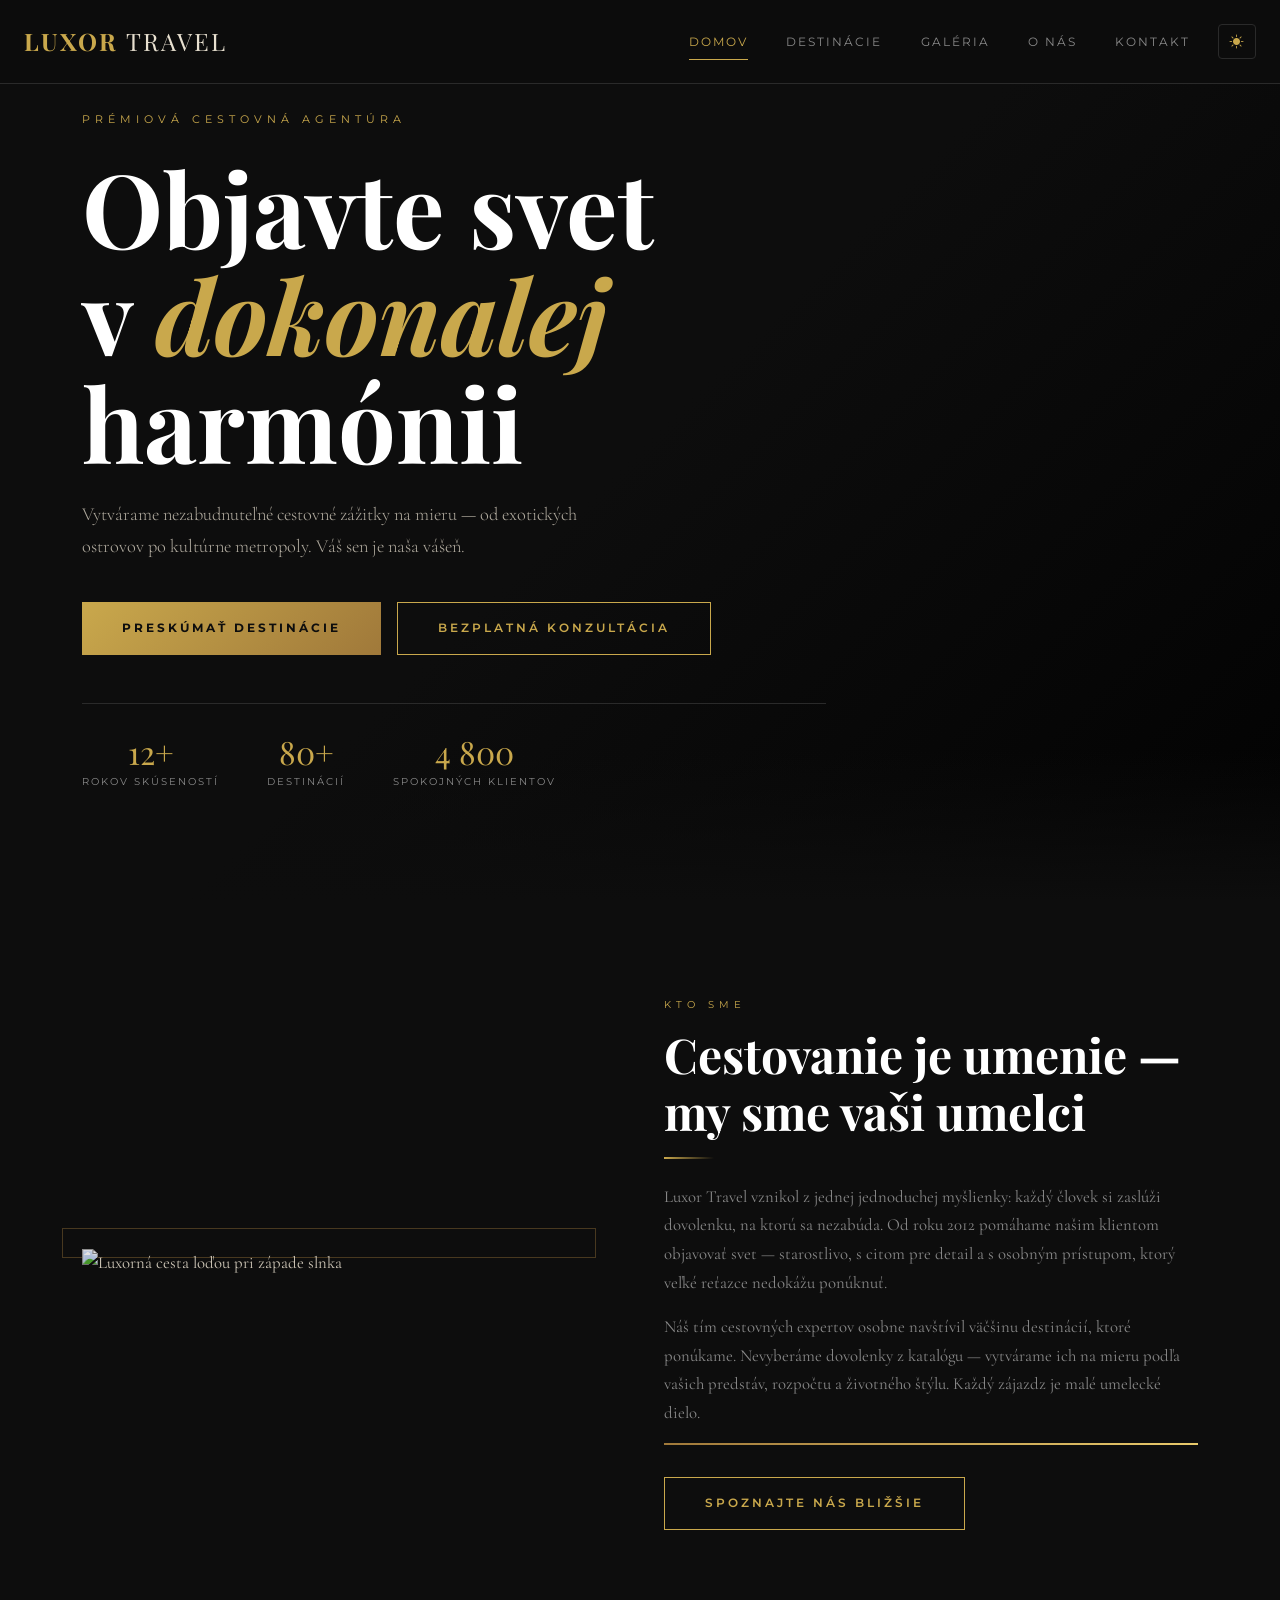
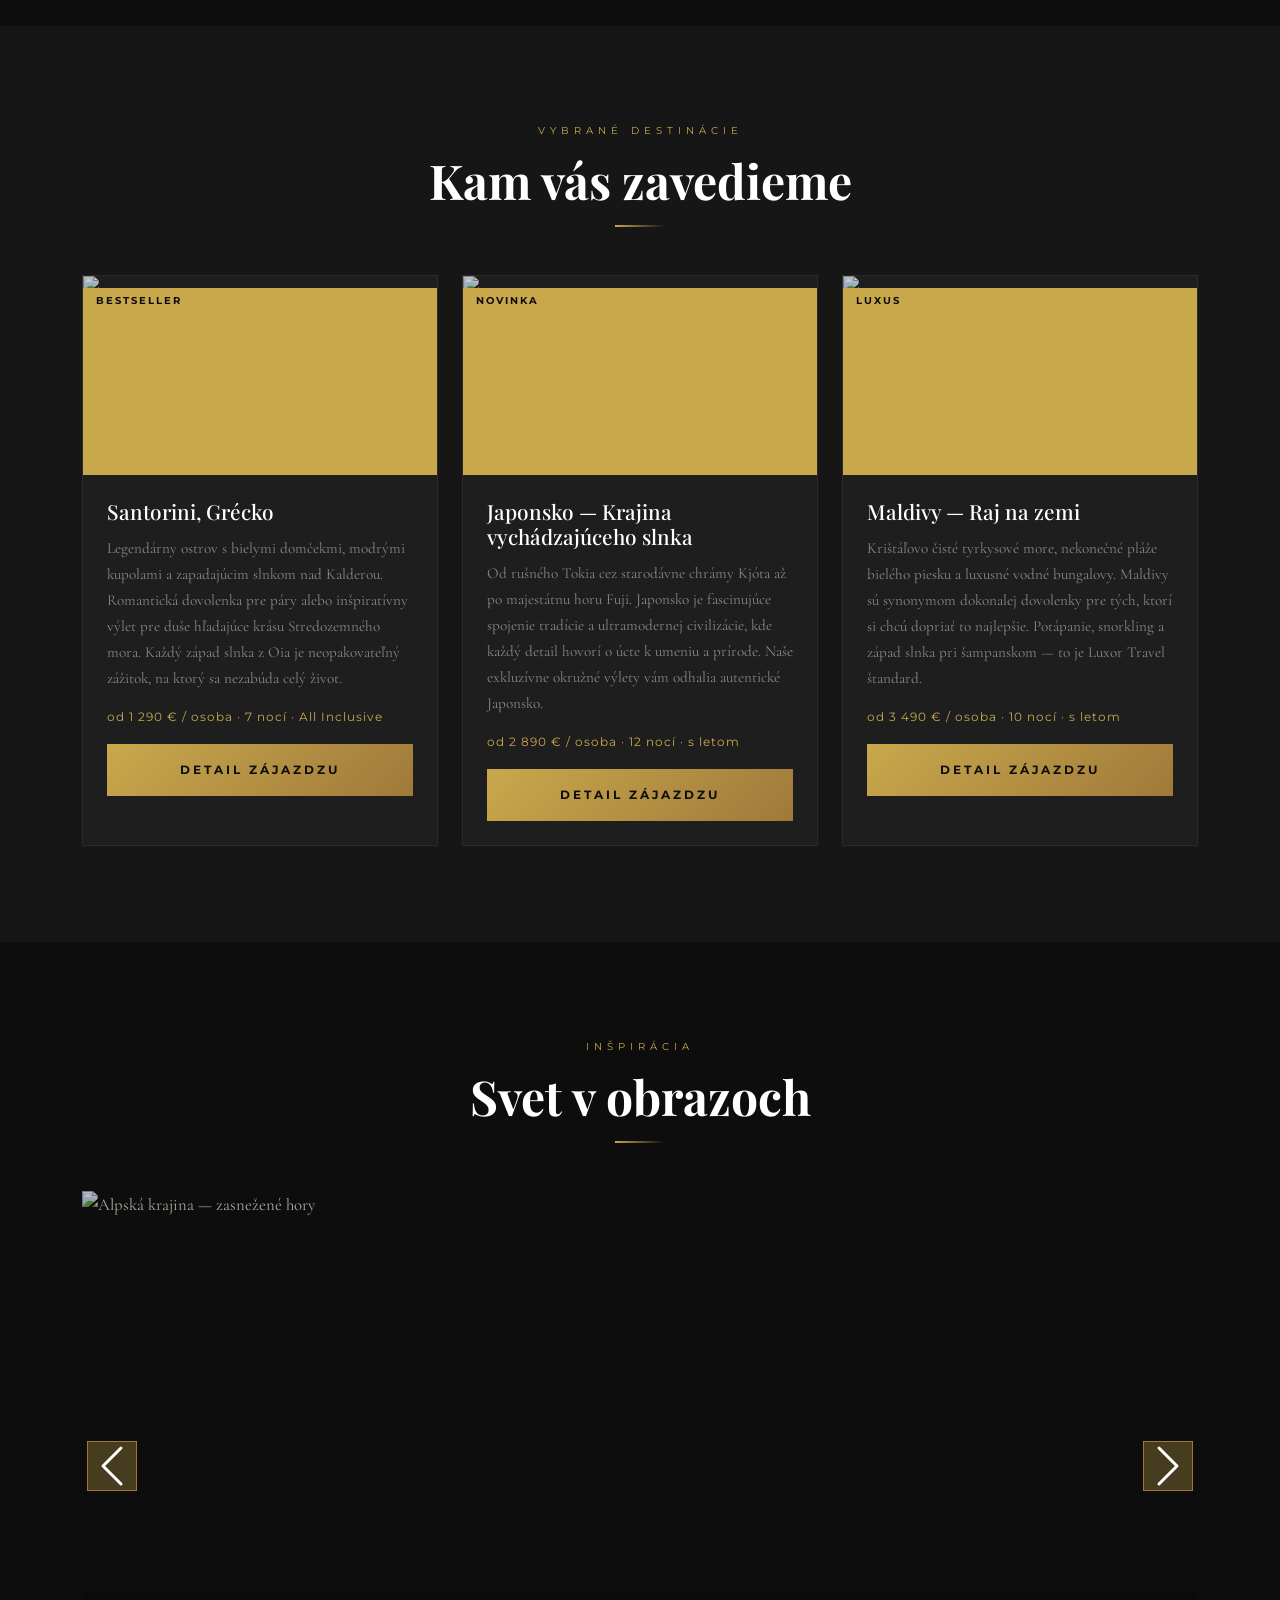
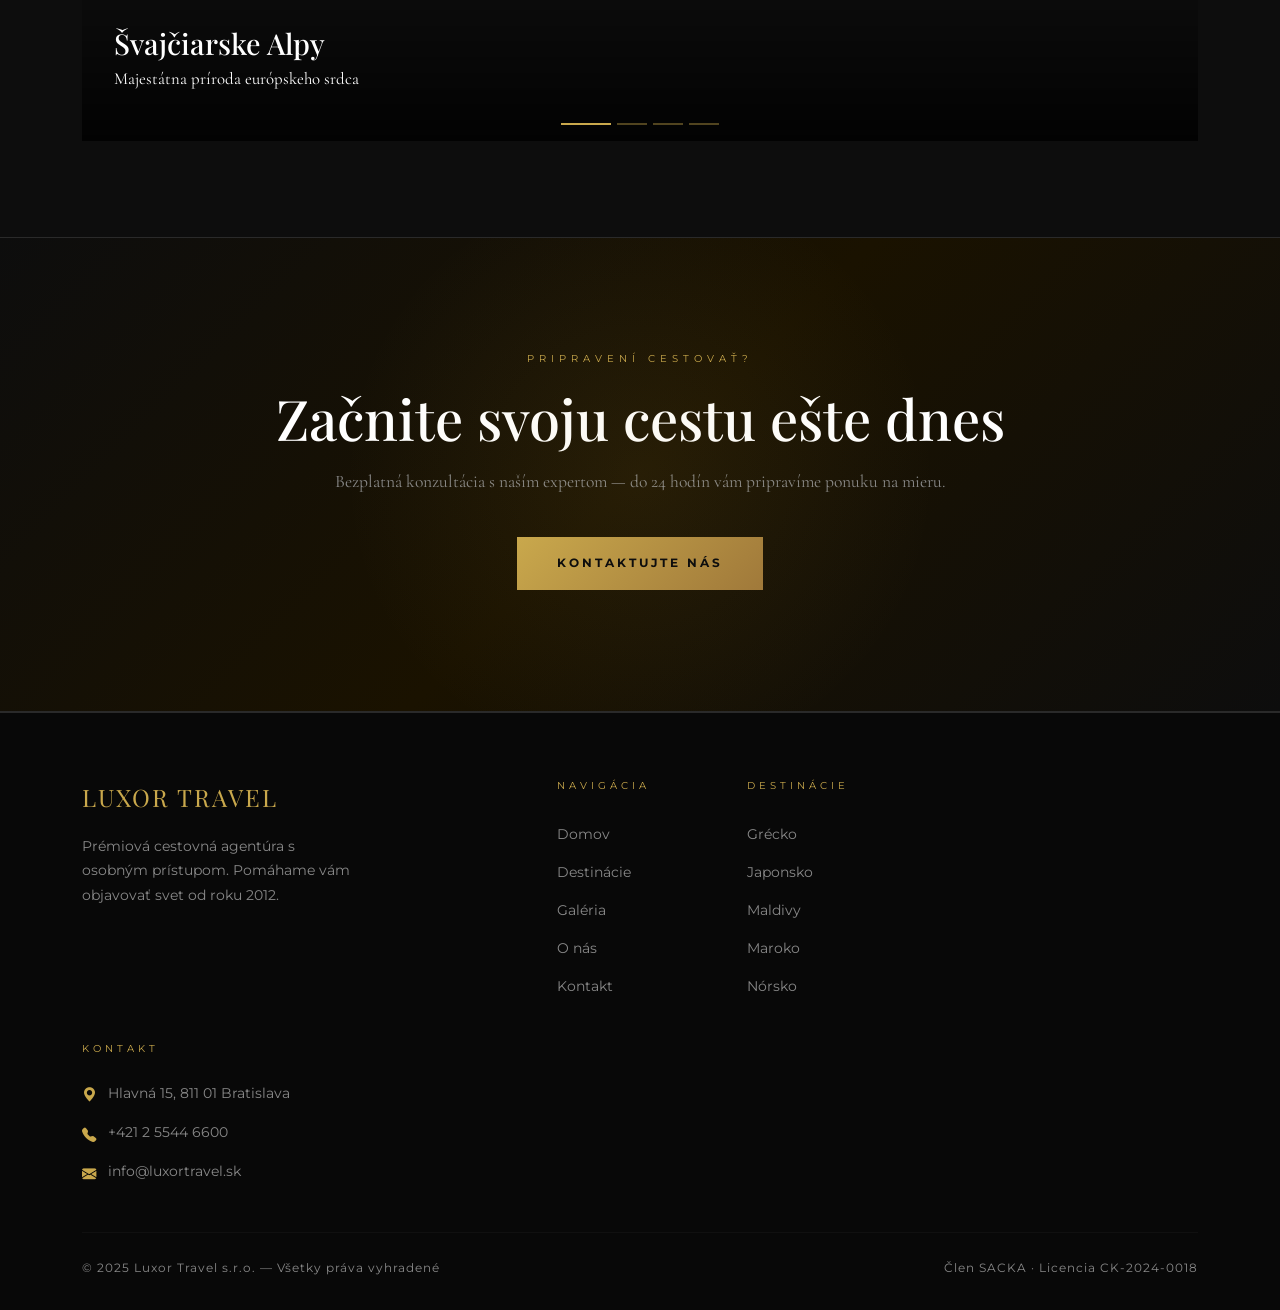
==== index.html @ 5f9c3da4 "New code for project(TI Oleksandr)" ====
<!DOCTYPE html>
<html lang="sk">
<head>
  <meta charset="UTF-8">
  <meta name="viewport" content="width=device-width, initial-scale=1.0">
  <meta name="description" content="Luxor Travel — prémiová cestovná agentúra. Objavte najkrajšie destinácie sveta s osobným prístupom a nezabudnuteľnými zážitkami.">
  <title>Luxor Travel — Prémiová Cestovná Agentúra</title>

  <!-- Bootstrap 5 CSS -->
  <link href="https://cdn.jsdelivr.net/npm/bootstrap@5.3.3/dist/css/bootstrap.min.css" rel="stylesheet">
  <!-- Bootstrap Icons -->
  <link href="https://cdn.jsdelivr.net/npm/bootstrap-icons@1.11.3/font/bootstrap-icons.css" rel="stylesheet">
  <!-- Google Fonts -->
  <link href="https://fonts.googleapis.com/css2?family=Playfair+Display:ital,wght@0,400;0,700;1,400&family=Cormorant+Garamond:wght@300;400;500&family=Montserrat:wght@300;400;600;700&display=swap" rel="stylesheet">
  <!-- Vlastný CSS -->
  <link rel="stylesheet" href="assets/css/style.css">
</head>
<body>

  <!-- ================================================
       NAVIGÁCIA
       ================================================ -->
  <nav class="navbar navbar-expand-lg fixed-top">
    <div class="container-fluid px-4">

      <a class="navbar-brand" href="index.html">
        LUXOR <span>TRAVEL</span>
      </a>

      <button class="navbar-toggler" type="button"
              data-bs-toggle="collapse" data-bs-target="#mainNav"
              aria-controls="mainNav" aria-expanded="false"
              aria-label="Otvoriť navigáciu">
        <span class="navbar-toggler-icon"></span>
      </button>

      <div class="collapse navbar-collapse" id="mainNav">
        <ul class="navbar-nav ms-auto align-items-center">
          <li class="nav-item">
            <a class="nav-link" href="index.html">Domov</a>
          </li>
          <li class="nav-item">
            <a class="nav-link" href="#destinácie">Destinácie</a>
          </li>
          <li class="nav-item">
            <a class="nav-link" href="#galéria">Galéria</a>
          </li>
          <li class="nav-item">
            <a class="nav-link" href="o-nas.html">O nás</a>
          </li>
          <li class="nav-item">
            <a class="nav-link" href="kontakt.html">Kontakt</a>
          </li>
          <li class="nav-item ms-2">
            <button id="dark-toggle" class="btn btn-sm">
              <i class="bi bi-sun-fill"></i>
            </button>
          </li>
        </ul>
      </div>

    </div>
  </nav>

  <main>

    <!-- ================================================
         HERO SEKCIA
         ================================================ -->
    <section id="domov" class="hero">
      <div class="container">
        <div class="hero-content col-lg-8">
          <span class="hero-eyebrow fade-in fade-in-1">Prémiová cestovná agentúra</span>
          <h1 class="fade-in fade-in-2">
            Objavte svet<br>v <em>dokonalej</em><br>harmónii
          </h1>
          <p class="hero-subtitle fade-in fade-in-3">
            Vytvárame nezabudnuteľné cestovné zážitky na mieru — od exotických ostrovov po kultúrne metropoly. Váš sen je naša vášeň.
          </p>
          <div class="d-flex gap-3 flex-wrap fade-in fade-in-4">
            <a href="#destinácie" class="btn-gold btn-pulse">
              <span>Preskúmať destinácie</span>
            </a>
            <a href="kontakt.html" class="btn-outline-gold">
              Bezplatná konzultácia
            </a>
          </div>

          <div class="hero-stats fade-in fade-in-4">
            <div class="stat-item">
              <span class="stat-number">12+</span>
              <span class="stat-label">Rokov skúseností</span>
            </div>
            <div class="stat-item">
              <span class="stat-number">80+</span>
              <span class="stat-label">Destinácií</span>
            </div>
            <div class="stat-item">
              <span class="stat-number">4 800</span>
              <span class="stat-label">Spokojných klientov</span>
            </div>
          </div>
        </div>
      </div>
    </section>

    <!-- ================================================
         O AGENTÚRE
         ================================================ -->
    <section id="o-agentúre" class="about-section">
      <div class="container">
        <div class="row align-items-center g-5">

          <div class="col-12 col-md-6">
            <div class="about-img-wrap">
              <img src="https://images.unsplash.com/photo-1500530855697-b586d89ba3ee?w=800&q=80"
                   alt="Luxorná cesta loďou pri západe slnka">
            </div>
          </div>

          <div class="col-12 col-md-6">
            <span class="section-label">Kto sme</span>
            <h2 class="section-title">Cestovanie je umenie — my sme vaši umelci</h2>
            <div class="section-divider"></div>

            <p style="color: var(--text-muted);">
              Luxor Travel vznikol z jednej jednoduchej myšlienky: každý človek si zaslúži dovolenku, na ktorú sa nezabúda. Od roku 2012 pomáhame našim klientom objavovať svet — starostlivo, s citom pre detail a s osobným prístupom, ktorý veľké reťazce nedokážu ponúknuť.
            </p>
            <p style="color: var(--text-muted);">
              Náš tím cestovných expertov osobne navštívil väčšinu destinácií, ktoré ponúkame. Nevyberáme dovolenky z katalógu — vytvárame ich na mieru podľa vašich predstáv, rozpočtu a životného štýlu. Každý zájazdz je malé umelecké dielo.
            </p>

            <div class="gold-shimmer"></div>

            <a href="o-nas.html" class="btn-outline-gold">Spoznajte nás bližšie</a>
          </div>

        </div>
      </div>
    </section>

    <!-- ================================================
         DESTINÁCIE — KARTY
         ================================================ -->
    <section id="destinácie" class="destinations-section">
      <div class="container">

        <div class="text-center mb-5">
          <span class="section-label">Vybrané destinácie</span>
          <h2 class="section-title">Kam vás zavedieme</h2>
          <div class="section-divider mx-auto"></div>
        </div>

        <div class="row g-4">

          <!-- Karta 1 — Grécko -->
          <div class="col-12 col-md-6 col-lg-4">
            <div class="dest-card card">
              <div class="ratio ratio-16x9 position-relative overflow-hidden">
                <span class="card-badge">Bestseller</span>
                <img src="https://images.unsplash.com/photo-1570077188670-e3a8d69ac5ff?w=700&q=80"
                     alt="Santorini, Grécko — biele domy s modrými kupolami">
              </div>
              <div class="card-body">
                <h3 class="card-title">Santorini, Grécko</h3>
                <p class="card-text">
                  Legendárny ostrov s bielymi domčekmi, modrými kupolami a zapadajúcim slnkom nad Kalderou. Romantická dovolenka pre páry alebo inšpiratívny výlet pre duše hľadajúce krásu Stredozemného mora.
                  Každý západ slnka z Oia je neopakovateľný zážitok, na ktorý sa nezabúda celý život.
                </p>
                <span class="dest-price">od 1 290 € / osoba · 7 nocí · All Inclusive</span>
                <button class="btn-gold mt-3 w-100"
                        data-bs-toggle="modal" data-bs-target="#destModal"
                        data-dest="Santorini, Grécko"
                        data-cena="od 1 290 € / osoba"
                        data-popis="Santorini je jedným z najkrajších ostrovov na svete. Ponúkame ubytovanie v prémiových hoteloch s výhľadom na Kaldera, degustačné večere, plavbu loďou okolo ostrova a súkromný transfer z letiska."
                        data-img="https://images.unsplash.com/photo-1570077188670-e3a8d69ac5ff?w=800&q=80">
                  <span>Detail zájazdzu</span>
                </button>
              </div>
            </div>
          </div>

          <!-- Karta 2 — Japonsko -->
          <div class="col-12 col-md-6 col-lg-4">
            <div class="dest-card card">
              <div class="ratio ratio-16x9 position-relative overflow-hidden">
                <span class="card-badge">Novinka</span>
                <img src="https://images.unsplash.com/photo-1492571350019-22de08371fd3?w=700&q=80"
                     alt="Mount Fuji, Japonsko — tradičná japonská kultúra">
              </div>
              <div class="card-body">
                <h3 class="card-title">Japonsko — Krajina vychádzajúceho slnka</h3>
                <p class="card-text">
                  Od rušného Tokia cez starodávne chrámy Kjóta až po majestátnu horu Fuji. Japonsko je fascinujúce spojenie tradície a ultramodernej civilizácie, kde každý detail hovorí o úcte k umeniu a prírode.
                  Naše exkluzívne okružné výlety vám odhalia autentické Japonsko.
                </p>
                <span class="dest-price">od 2 890 € / osoba · 12 nocí · s letom</span>
                <button class="btn-gold mt-3 w-100"
                        data-bs-toggle="modal" data-bs-target="#destModal"
                        data-dest="Japonsko"
                        data-cena="od 2 890 € / osoba"
                        data-popis="12-dňový okružný výlet: Tokio, Hakone (výhľad na Fuji), Kjóto, Osaka, Nara. Zahrnuté sú lety, ubytovanie v tradičných ryokan aj moderných hoteloch, JR Rail Pass a sprievodca."
                        data-img="https://images.unsplash.com/photo-1492571350019-22de08371fd3?w=800&q=80">
                  <span>Detail zájazdzu</span>
                </button>
              </div>
            </div>
          </div>

          <!-- Karta 3 — Maldivy -->
          <div class="col-12 col-md-6 col-lg-4">
            <div class="dest-card card">
              <div class="ratio ratio-16x9 position-relative overflow-hidden">
                <span class="card-badge">Luxus</span>
                <img src="https://images.unsplash.com/photo-1514282401047-d79a71a590e8?w=700&q=80"
                     alt="Maldivy — tyrkysové more a bungalovy nad vodou">
              </div>
              <div class="card-body">
                <h3 class="card-title">Maldivy — Raj na zemi</h3>
                <p class="card-text">
                  Krištáľovo čisté tyrkysové more, nekonečné pláže bielého piesku a luxusné vodné bungalovy. Maldivy sú synonymom dokonalej dovolenky pre tých, ktorí si chcú dopriať to najlepšie.
                  Potápanie, snorkling a západ slnka pri šampanskom — to je Luxor Travel štandard.
                </p>
                <span class="dest-price">od 3 490 € / osoba · 10 nocí · s letom</span>
                <button class="btn-gold mt-3 w-100"
                        data-bs-toggle="modal" data-bs-target="#destModal"
                        data-dest="Maldivy"
                        data-cena="od 3 490 € / osoba"
                        data-popis="Exkluzívny pobyt na súkromnom ostrove s vodným bungalovom. V cene sú zahrnuté lety Business class, transfer hydroplán, full board a vybrané vodné aktivity."
                        data-img="https://images.unsplash.com/photo-1514282401047-d79a71a590e8?w=800&q=80">
                  <span>Detail zájazdzu</span>
                </button>
              </div>
            </div>
          </div>

        </div><!-- /.row -->
      </div>
    </section>

    <!-- ================================================
         MODAL — Detail destinácie
         ================================================ -->
    <div class="modal fade" id="destModal" tabindex="-1" aria-labelledby="destModalLabel" aria-hidden="true">
      <div class="modal-dialog modal-lg">
        <div class="modal-content">
          <div class="modal-header">
            <h5 class="modal-title" id="destModalLabel">Destinácia</h5>
            <button type="button" class="btn-close" data-bs-dismiss="modal" aria-label="Zatvoriť"></button>
          </div>
          <div class="modal-body">
            <img id="modal-img" src="" alt="" class="w-100 mb-3"
                 style="height:280px; object-fit:cover; filter:brightness(0.85);">
            <p class="text-gold fw-bold mb-1" style="font-family:'Montserrat',sans-serif; font-size:0.85rem; letter-spacing:1px;" id="modal-cena"></p>
            <p id="modal-popis" style="color:var(--text-muted);"></p>
          </div>
          <div class="modal-footer">
            <button type="button" class="btn-outline-gold" data-bs-dismiss="modal">Zatvoriť</button>
            <a href="kontakt.html" class="btn-gold"><span>Nezáväzná rezervácia</span></a>
          </div>
        </div>
      </div>
    </div>

    <!-- ================================================
         GALÉRIA — CAROUSEL
         ================================================ -->
    <section id="galéria" class="gallery-section">
      <div class="container">

        <div class="text-center mb-5">
          <span class="section-label">Inšpirácia</span>
          <h2 class="section-title">Svet v obrazoch</h2>
          <div class="section-divider mx-auto"></div>
        </div>

        <div id="mainCarousel" class="carousel slide" data-bs-ride="carousel" data-bs-interval="4000">

          <!-- Indikátory -->
          <div class="carousel-indicators">
            <button type="button" data-bs-target="#mainCarousel" data-bs-slide-to="0" class="active" aria-label="Slide 1" aria-current="true"></button>
            <button type="button" data-bs-target="#mainCarousel" data-bs-slide-to="1" aria-label="Slide 2"></button>
            <button type="button" data-bs-target="#mainCarousel" data-bs-slide-to="2" aria-label="Slide 3"></button>
            <button type="button" data-bs-target="#mainCarousel" data-bs-slide-to="3" aria-label="Slide 4"></button>
          </div>

          <!-- Obrázky -->
          <div class="carousel-inner">
            <div class="carousel-item active">
              <img src="https://images.unsplash.com/photo-1506905925346-21bda4d32df4?w=1400&q=80"
                   class="d-block w-100" alt="Alpská krajina — zasnežené hory">
              <div class="carousel-caption">
                <h5>Švajčiarske Alpy</h5>
                <p>Majestátna príroda európskeho srdca</p>
              </div>
            </div>
            <div class="carousel-item">
              <img src="https://images.unsplash.com/photo-1539541417736-3d44c90da315?w=1400&q=80"
                   class="d-block w-100" alt="Tropická pláž pri západe slnka">
              <div class="carousel-caption">
                <h5>Thajsko, Krabi</h5>
                <p>Exotické pláže a farebný podmorský svet</p>
              </div>
            </div>
            <div class="carousel-item">
              <img src="https://images.unsplash.com/photo-1555400038-63f5ba517a47?w=1400&q=80"
                   class="d-block w-100" alt="Maroko — farebné ulice a architektúra">
              <div class="carousel-caption">
                <h5>Marrakéš, Maroko</h5>
                <p>Orient plný farieb, vôní a histórie</p>
              </div>
            </div>
            <div class="carousel-item">
              <img src="https://images.unsplash.com/photo-1476514525535-07fb3b4ae5f1?w=1400&q=80"
                   class="d-block w-100" alt="Cestovanie — dobrodružstvo na ceste">
              <div class="carousel-caption">
                <h5>Nórske fjordy</h5>
                <p>Dramatická krása severskej prírody</p>
              </div>
            </div>
          </div>

          <!-- Šípky -->
          <button class="carousel-control-prev" type="button" data-bs-target="#mainCarousel" data-bs-slide="prev">
            <span class="carousel-control-prev-icon" aria-hidden="true"></span>
            <span class="visually-hidden">Predchádzajúci</span>
          </button>
          <button class="carousel-control-next" type="button" data-bs-target="#mainCarousel" data-bs-slide="next">
            <span class="carousel-control-next-icon" aria-hidden="true"></span>
            <span class="visually-hidden">Nasledujúci</span>
          </button>

        </div><!-- /.carousel -->
      </div>
    </section>

    <!-- ================================================
         CALL TO ACTION
         ================================================ -->
    <section id="kontakt-cta" class="cta-section text-center">
      <div class="container">
        <span class="section-label d-block mb-3">Pripravení cestovať?</span>
        <h2>Začnite svoju cestu ešte dnes</h2>
        <p>Bezplatná konzultácia s naším expertom — do 24 hodín vám pripravíme ponuku na mieru.</p>
        <a href="kontakt.html" class="btn-gold">
          <span>Kontaktujte nás</span>
        </a>
      </div>
    </section>

  </main>

  <!-- ================================================
       FOOTER
       ================================================ -->
  <footer>
    <div class="container">
      <div class="row g-4">

        <div class="col-12 col-md-4">
          <span class="footer-brand">Luxor Travel</span>
          <p class="footer-desc">
            Prémiová cestovná agentúra s osobným prístupom. Pomáhame vám objavovať svet od roku 2012.
          </p>
        </div>

        <div class="col-12 col-md-2 col-lg-2 offset-lg-1">
          <p class="footer-heading">Navigácia</p>
          <ul class="footer-links">
            <li><a href="index.html">Domov</a></li>
            <li><a href="#destinácie">Destinácie</a></li>
            <li><a href="#galéria">Galéria</a></li>
            <li><a href="o-nas.html">O nás</a></li>
            <li><a href="kontakt.html">Kontakt</a></li>
          </ul>
        </div>

        <div class="col-12 col-md-3">
          <p class="footer-heading">Destinácie</p>
          <ul class="footer-links">
            <li><a href="#">Grécko</a></li>
            <li><a href="#">Japonsko</a></li>
            <li><a href="#">Maldivy</a></li>
            <li><a href="#">Maroko</a></li>
            <li><a href="#">Nórsko</a></li>
          </ul>
        </div>

        <div class="col-12 col-md-3">
          <p class="footer-heading">Kontakt</p>
          <div class="footer-contact-item">
            <i class="bi bi-geo-alt-fill"></i>
            <span>Hlavná 15, 811 01 Bratislava</span>
          </div>
          <div class="footer-contact-item">
            <i class="bi bi-telephone-fill"></i>
            <span>+421 2 5544 6600</span>
          </div>
          <div class="footer-contact-item">
            <i class="bi bi-envelope-fill"></i>
            <span>info@luxortravel.sk</span>
          </div>
        </div>

      </div><!-- /.row -->

      <hr class="footer-divider">

      <div class="d-flex justify-content-between align-items-center flex-wrap gap-2">
        <p class="footer-copyright mb-0">
          &copy; 2025 Luxor Travel s.r.o. — Všetky práva vyhradené
        </p>
        <p class="footer-copyright mb-0">
          Člen SACKA · Licencia CK-2024-0018
        </p>
      </div>

    </div>
  </footer>

  <!-- Bootstrap JS -->
  <script src="https://cdn.jsdelivr.net/npm/bootstrap@5.3.3/dist/js/bootstrap.bundle.min.js"></script>
  <!-- Vlastný JS -->
  <script src="assets/js/script.js"></script>
</body>
</html>
---- assets/css/style.css ----
/* ===================================================
   LUXOR TRAVEL — Hlavný CSS súbor
   Téma: Tmavá / Elegantná
   =================================================== */

/* --- CSS Premenné (farebná schéma) --- */
:root {
  --bs-primary: #c9a84c;
  --bs-primary-rgb: 201, 168, 76;

  --gold:        #c9a84c;
  --gold-light:  #e8c96b;
  --gold-dark:   #a0793a;
  --dark-bg:     #0d0d0d;
  --dark-card:   #161616;
  --dark-card2:  #1e1e1e;
  --dark-border: #2a2a2a;
  --text-main:   #e8e0d0;
  --text-muted:  #888;
  --white:       #ffffff;
}

/* --- Základné štýly --- */
* {
  box-sizing: border-box;
  margin: 0;
  padding: 0;
}

html {
  scroll-behavior: smooth;
}

body {
  background-color: var(--dark-bg);
  color: var(--text-main);
  font-family: 'Cormorant Garamond', 'Georgia', serif;
  font-size: 1.05rem;
  line-height: 1.7;
  overflow-x: hidden;
}

/* --- Vlastná scrollbar --- */
::-webkit-scrollbar { width: 6px; }
::-webkit-scrollbar-track { background: var(--dark-bg); }
::-webkit-scrollbar-thumb { background: var(--gold-dark); border-radius: 3px; }

/* ===================================================
   NAVIGÁCIA
   =================================================== */
.navbar {
  background: rgba(13, 13, 13, 0.95) !important;
  border-bottom: 1px solid var(--dark-border);
  backdrop-filter: blur(12px);
  padding: 1rem 0;
  transition: all 0.3s ease;
}

body.dark-off .navbar {
  background: rgba(245, 240, 232, 0.95) !important;
}

.navbar-brand {
  font-family: 'Playfair Display', serif;
  font-size: 1.5rem;
  font-weight: 700;
  color: var(--gold) !important;
  letter-spacing: 2px;
  text-transform: uppercase;
}

.navbar-brand span {
  color: var(--text-main);
  font-weight: 300;
}

.nav-link {
  color: var(--text-muted) !important;
  font-family: 'Montserrat', sans-serif;
  font-size: 0.78rem;
  letter-spacing: 2px;
  text-transform: uppercase;
  padding: 0.5rem 1.2rem !important;
  transition: color 0.3s ease;
  position: relative;
}

.nav-link::after {
  content: '';
  position: absolute;
  bottom: 0;
  left: 1.2rem;
  right: 1.2rem;
  height: 1px;
  background: var(--gold);
  transform: scaleX(0);
  transition: transform 0.3s ease;
}

.nav-link:hover,
.nav-link.active {
  color: var(--gold) !important;
}

.nav-link:hover::after,
.nav-link.active::after {
  transform: scaleX(1);
}

.navbar-toggler {
  border-color: var(--gold-dark) !important;
}

.navbar-toggler-icon {
  background-image: url("data:image/svg+xml,%3csvg xmlns='http://www.w3.org/2000/svg' viewBox='0 0 30 30'%3e%3cpath stroke='rgba(201,168,76,1)' stroke-linecap='round' stroke-miterlimit='10' stroke-width='2' d='M4 7h22M4 15h22M4 23h22'/%3e%3c/svg%3e") !important;
}

#dark-toggle {
  background: transparent !important;
  border: 1px solid var(--dark-border) !important;
  color: var(--gold) !important;
  padding: 0.4rem 0.7rem !important;
  transition: all 0.3s ease;
}

/* ===================================================
   HERO SEKCIA
   =================================================== */
.hero {
  min-height: 100vh;
  background: linear-gradient(135deg, rgba(13,13,13,0.85) 0%, rgba(13,13,13,0.6) 50%, rgba(0,0,0,0.85) 100%),
              url('https://images.unsplash.com/photo-1469854523086-cc02fe5d8800?w=1600&q=80') center/cover no-repeat;
  display: flex;
  align-items: center;
  position: relative;
  overflow: hidden;
}

.hero::before {
  content: '';
  position: absolute;
  bottom: 0;
  left: 0;
  right: 0;
  height: 150px;
  background: linear-gradient(to top, var(--dark-bg), transparent);
  z-index: 1;
}

.hero-content {
  position: relative;
  z-index: 2;
}

.hero-eyebrow {
  font-family: 'Montserrat', sans-serif;
  font-size: 0.7rem;
  letter-spacing: 5px;
  text-transform: uppercase;
  color: var(--gold);
  margin-bottom: 1.5rem;
  display: block;
}

.hero h1 {
  font-family: 'Playfair Display', serif;
  font-size: clamp(3rem, 8vw, 6.5rem);
  font-weight: 700;
  line-height: 1.05;
  color: var(--white);
  margin-bottom: 1.5rem;
}

.hero h1 em {
  color: var(--gold);
  font-style: italic;
}

.hero-subtitle {
  font-size: 1.15rem;
  color: rgba(232, 224, 208, 0.75);
  max-width: 500px;
  margin-bottom: 2.5rem;
  font-weight: 300;
}

.btn-gold {
  background: linear-gradient(135deg, var(--gold), var(--gold-dark));
  color: var(--dark-bg);
  font-family: 'Montserrat', sans-serif;
  font-size: 0.75rem;
  font-weight: 700;
  letter-spacing: 3px;
  text-transform: uppercase;
  padding: 1rem 2.5rem;
  border: none;
  border-radius: 0;
  text-decoration: none;
  display: inline-block;
  transition: all 0.35s ease;
  position: relative;
  overflow: hidden;
}

.btn-gold::before {
  content: '';
  position: absolute;
  top: 0; left: -100%;
  width: 100%; height: 100%;
  background: linear-gradient(135deg, var(--gold-light), var(--gold));
  transition: left 0.35s ease;
}

.btn-gold:hover::before { left: 0; }
.btn-gold span { position: relative; z-index: 1; }

.btn-outline-gold {
  background: transparent;
  color: var(--gold);
  font-family: 'Montserrat', sans-serif;
  font-size: 0.75rem;
  font-weight: 600;
  letter-spacing: 3px;
  text-transform: uppercase;
  padding: 0.95rem 2.5rem;
  border: 1px solid var(--gold);
  border-radius: 0;
  text-decoration: none;
  display: inline-block;
  transition: all 0.35s ease;
}

.btn-outline-gold:hover {
  background: var(--gold);
  color: var(--dark-bg);
}

/* Hero stats */
.hero-stats {
  display: flex;
  gap: 3rem;
  margin-top: 3rem;
  padding-top: 2rem;
  border-top: 1px solid var(--dark-border);
}

.stat-item {
  text-align: center;
}

.stat-number {
  font-family: 'Playfair Display', serif;
  font-size: 2rem;
  color: var(--gold);
  display: block;
  line-height: 1;
}

.stat-label {
  font-family: 'Montserrat', sans-serif;
  font-size: 0.65rem;
  letter-spacing: 2px;
  text-transform: uppercase;
  color: var(--text-muted);
  margin-top: 0.3rem;
  display: block;
}

/* ===================================================
   SEKCIA — NADPISY
   =================================================== */
.section-label {
  font-family: 'Montserrat', sans-serif;
  font-size: 0.65rem;
  letter-spacing: 5px;
  text-transform: uppercase;
  color: var(--gold);
  margin-bottom: 0.75rem;
  display: block;
}

.section-title {
  font-family: 'Playfair Display', serif;
  font-size: clamp(2rem, 4vw, 3rem);
  font-weight: 700;
  color: var(--white);
  line-height: 1.2;
  margin-bottom: 1rem;
}

.section-divider {
  width: 50px;
  height: 2px;
  background: linear-gradient(to right, var(--gold), transparent);
  margin-bottom: 1.5rem;
}

/* ===================================================
   O NÁS SEKCIA (index)
   =================================================== */
.about-section {
  background: var(--dark-bg);
  padding: 6rem 0;
}

.about-img-wrap {
  position: relative;
}

.about-img-wrap img {
  width: 100%;
  height: 480px;
  object-fit: cover;
  filter: brightness(0.85) contrast(1.1);
}

.about-img-wrap::before {
  content: '';
  position: absolute;
  top: -20px;
  left: -20px;
  right: 20px;
  bottom: 20px;
  border: 1px solid var(--gold-dark);
  z-index: 0;
  opacity: 0.4;
}

.about-img-wrap img { position: relative; z-index: 1; }

/* ===================================================
   KARTY — DESTINÁCIE
   =================================================== */
.destinations-section {
  background: var(--dark-card);
  padding: 6rem 0;
}

.dest-card {
  background: var(--dark-card2);
  border: 1px solid var(--dark-border);
  border-radius: 0;
  overflow: hidden;
  transition: transform 0.4s ease, box-shadow 0.4s ease, border-color 0.4s ease;
  height: 100%;
}

.dest-card:hover {
  transform: translateY(-8px);
  box-shadow: 0 20px 60px rgba(201, 168, 76, 0.12);
  border-color: var(--gold-dark);
}

.dest-card .ratio img {
  object-fit: cover;
  width: 100%;
  height: 100%;
  transition: transform 0.5s ease;
  filter: brightness(0.8);
}

.dest-card:hover .ratio img {
  transform: scale(1.05);
  filter: brightness(0.9);
}

.dest-card .card-body {
  background: var(--dark-card2);
  padding: 1.5rem;
}

.dest-card .card-title {
  font-family: 'Playfair Display', serif;
  font-size: 1.3rem;
  color: var(--white);
  margin-bottom: 0.75rem;
}

.dest-card .card-text {
  color: var(--text-muted);
  font-size: 0.95rem;
  line-height: 1.7;
}

.card-badge {
  position: absolute;
  top: 12px;
  right: 12px;
  background: var(--gold);
  color: var(--dark-bg);
  font-family: 'Montserrat', sans-serif;
  font-size: 0.6rem;
  font-weight: 700;
  letter-spacing: 2px;
  text-transform: uppercase;
  padding: 0.3rem 0.8rem;
  z-index: 10;
}

.dest-price {
  font-family: 'Montserrat', sans-serif;
  font-size: 0.75rem;
  color: var(--gold);
  letter-spacing: 1px;
  margin-top: 0.75rem;
  display: block;
}

/* ===================================================
   CAROUSEL
   =================================================== */
.gallery-section {
  background: var(--dark-bg);
  padding: 6rem 0;
}

.carousel-item img {
  height: 550px;
  object-fit: cover;
  filter: brightness(0.75);
}

.carousel-caption {
  background: linear-gradient(to top, rgba(0,0,0,0.8), transparent);
  bottom: 0;
  left: 0;
  right: 0;
  padding: 3rem 2rem 2rem;
  text-align: left;
}

.carousel-caption h5 {
  font-family: 'Playfair Display', serif;
  font-size: 1.8rem;
  margin-bottom: 0.3rem;
}

.carousel-control-prev,
.carousel-control-next {
  width: 60px;
  opacity: 1;
}

.carousel-control-prev-icon,
.carousel-control-next-icon {
  background-color: rgba(201, 168, 76, 0.3);
  padding: 1.5rem;
  border: 1px solid var(--gold-dark);
  border-radius: 0;
}

.carousel-indicators [data-bs-target] {
  background-color: var(--gold);
  width: 30px;
  height: 2px;
  border: none;
  opacity: 0.4;
}

.carousel-indicators .active {
  opacity: 1;
  width: 50px;
}

/* ===================================================
   CALL TO ACTION
   =================================================== */
.cta-section {
  background: linear-gradient(135deg, #0d0d0d 0%, #1a1200 50%, #0d0d0d 100%);
  padding: 7rem 0;
  position: relative;
  overflow: hidden;
  border-top: 1px solid var(--dark-border);
  border-bottom: 1px solid var(--dark-border);
}

.cta-section::before {
  content: '';
  position: absolute;
  top: 50%;
  left: 50%;
  transform: translate(-50%, -50%);
  width: 600px;
  height: 600px;
  background: radial-gradient(circle, rgba(201,168,76,0.08) 0%, transparent 70%);
  pointer-events: none;
}

.cta-section h2 {
  font-family: 'Playfair Display', serif;
  font-size: clamp(2rem, 5vw, 3.5rem);
  color: var(--white);
  margin-bottom: 1rem;
}

.cta-section p {
  color: var(--text-muted);
  font-size: 1.1rem;
  margin-bottom: 2.5rem;
}

/* ===================================================
   FOOTER
   =================================================== */
footer {
  background: #080808;
  border-top: 1px solid var(--dark-border);
  padding: 4rem 0 2rem;
  font-family: 'Montserrat', sans-serif;
}

.footer-brand {
  font-family: 'Playfair Display', serif;
  font-size: 1.5rem;
  color: var(--gold);
  letter-spacing: 2px;
  text-transform: uppercase;
  margin-bottom: 1rem;
  display: block;
}

.footer-desc {
  color: var(--text-muted);
  font-size: 0.85rem;
  line-height: 1.8;
  max-width: 280px;
}

.footer-heading {
  font-size: 0.65rem;
  letter-spacing: 4px;
  text-transform: uppercase;
  color: var(--gold);
  margin-bottom: 1.5rem;
}

.footer-links {
  list-style: none;
  padding: 0;
}

.footer-links li { margin-bottom: 0.6rem; }

.footer-links a {
  color: var(--text-muted);
  text-decoration: none;
  font-size: 0.85rem;
  transition: color 0.3s ease;
}

.footer-links a:hover { color: var(--gold); }

.footer-contact-item {
  display: flex;
  align-items: flex-start;
  gap: 0.75rem;
  margin-bottom: 0.8rem;
  color: var(--text-muted);
  font-size: 0.85rem;
}

.footer-contact-item i {
  color: var(--gold);
  font-size: 0.9rem;
  margin-top: 2px;
  flex-shrink: 0;
}

.footer-divider {
  border-color: var(--dark-border);
  margin: 2rem 0 1.5rem;
}

.footer-copyright {
  color: var(--text-muted);
  font-size: 0.78rem;
  letter-spacing: 1px;
}

/* ===================================================
   STRÁNKA O NÁS
   =================================================== */
.page-hero {
  min-height: 50vh;
  background: linear-gradient(135deg, rgba(13,13,13,0.9), rgba(13,13,13,0.7)),
              url('https://images.unsplash.com/photo-1488085061387-422e29b40080?w=1600&q=80') center/cover no-repeat;
  display: flex;
  align-items: center;
  padding-top: 80px;
}

.page-hero-kontakt {
  background-image: linear-gradient(135deg, rgba(13,13,13,0.9), rgba(13,13,13,0.7)),
                    url('https://images.unsplash.com/photo-1534430480872-3498386e7856?w=1600&q=80');
}

.page-hero h1 {
  font-family: 'Playfair Display', serif;
  font-size: clamp(2.5rem, 6vw, 4.5rem);
  color: var(--white);
}

.content-section {
  background: var(--dark-bg);
  padding: 6rem 0;
}

.content-section p {
  color: var(--text-muted);
  margin-bottom: 1.5rem;
  font-size: 1.05rem;
}

/* Figcaption */
figure {
  margin: 0;
}

figure img {
  width: 100%;
  height: 350px;
  object-fit: cover;
  filter: brightness(0.85);
}

figcaption {
  font-family: 'Montserrat', sans-serif;
  font-size: 0.75rem;
  color: var(--text-muted);
  letter-spacing: 1px;
  padding: 0.75rem 0;
  border-bottom: 1px solid var(--dark-border);
}

/* Accordion */
.accordion-item {
  background: var(--dark-card2) !important;
  border: 1px solid var(--dark-border) !important;
  border-radius: 0 !important;
  margin-bottom: 0.5rem;
}

.accordion-button {
  background: var(--dark-card2) !important;
  color: var(--text-main) !important;
  font-family: 'Playfair Display', serif;
  font-size: 1.05rem;
  border-radius: 0 !important;
  box-shadow: none !important;
  padding: 1.25rem 1.5rem;
}

.accordion-button::after {
  filter: invert(1) sepia(1) saturate(3) hue-rotate(5deg);
}

.accordion-button:not(.collapsed) {
  color: var(--gold) !important;
  border-bottom: 1px solid var(--dark-border);
}

.accordion-body {
  background: var(--dark-card) !important;
  color: var(--text-muted);
  font-size: 0.95rem;
  padding: 1.25rem 1.5rem;
}

/* Team/values */
.value-item {
  padding: 2rem;
  border: 1px solid var(--dark-border);
  border-top: 3px solid var(--gold);
  background: var(--dark-card2);
  transition: transform 0.3s ease;
}

.value-item:hover { transform: translateY(-4px); }

.value-icon {
  font-size: 2rem;
  color: var(--gold);
  margin-bottom: 1rem;
}

.value-item h5 {
  font-family: 'Playfair Display', serif;
  color: var(--white);
  margin-bottom: 0.75rem;
}

.value-item p {
  color: var(--text-muted);
  font-size: 0.9rem;
  margin: 0;
}

/* ===================================================
   KONTAKTNÁ STRÁNKA — FORMULÁR
   =================================================== */
.contact-section {
  background: var(--dark-bg);
  padding: 6rem 0;
}

.contact-form-wrap {
  background: var(--dark-card2);
  border: 1px solid var(--dark-border);
  padding: 3rem;
}

.form-label {
  font-family: 'Montserrat', sans-serif;
  font-size: 0.7rem;
  letter-spacing: 2px;
  text-transform: uppercase;
  color: var(--text-muted);
  margin-bottom: 0.5rem;
}

.form-control,
.form-select {
  background: var(--dark-card) !important;
  border: 1px solid var(--dark-border) !important;
  color: var(--text-main) !important;
  border-radius: 0 !important;
  padding: 0.85rem 1rem;
  font-family: 'Cormorant Garamond', serif;
  font-size: 1rem;
  transition: border-color 0.3s ease, box-shadow 0.3s ease;
}

.form-control::placeholder { color: #444 !important; }
.form-select option { background: var(--dark-card); }

/* Validácia — :focus */
.form-control:focus,
.form-select:focus {
  border-color: var(--gold) !important;
  box-shadow: 0 0 0 2px rgba(201, 168, 76, 0.15) !important;
  outline: none;
}

/* Validácia — :valid */
.form-control:not(:placeholder-shown):valid {
  border-color: #4caf50 !important;
}

/* Validácia — :invalid (len po interakcii) */
.form-control:not(:focus):not(:placeholder-shown):invalid,
.form-select:not(:focus):not(:placeholder-shown):invalid {
  border-color: #e53935 !important;
}

/* invalid-hint */
.invalid-hint {
  display: none;
  font-family: 'Montserrat', sans-serif;
  font-size: 0.72rem;
  color: #e53935;
  margin-top: 0.35rem;
  letter-spacing: 0.5px;
}

.form-control:not(:focus):not(:placeholder-shown):invalid ~ .invalid-hint {
  display: block;
}

/* Fieldset */
fieldset {
  border: 1px solid var(--dark-border) !important;
  padding: 1.5rem !important;
  margin-bottom: 1.5rem !important;
}

legend {
  font-family: 'Montserrat', sans-serif;
  font-size: 0.65rem !important;
  letter-spacing: 3px;
  text-transform: uppercase;
  color: var(--gold) !important;
  padding: 0 0.5rem !important;
  float: none !important;
  width: auto !important;
}

/* Checkbox / Radio */
.form-check-input {
  background-color: var(--dark-card) !important;
  border-color: var(--dark-border) !important;
  border-radius: 0 !important;
}

.form-check-input:checked {
  background-color: var(--gold) !important;
  border-color: var(--gold) !important;
}

.form-check-label {
  color: var(--text-muted);
  font-size: 0.9rem;
}

/* Kontaktné info */
.contact-info-wrap {
  padding: 3rem;
}

.contact-info-item {
  display: flex;
  align-items: flex-start;
  gap: 1.25rem;
  margin-bottom: 2rem;
  padding-bottom: 2rem;
  border-bottom: 1px solid var(--dark-border);
}

.contact-info-item:last-child {
  border-bottom: none;
  margin-bottom: 0;
}

.contact-icon {
  width: 50px;
  height: 50px;
  background: rgba(201, 168, 76, 0.1);
  border: 1px solid var(--gold-dark);
  display: flex;
  align-items: center;
  justify-content: center;
  color: var(--gold);
  font-size: 1.1rem;
  flex-shrink: 0;
}

.contact-info-label {
  font-family: 'Montserrat', sans-serif;
  font-size: 0.65rem;
  letter-spacing: 3px;
  text-transform: uppercase;
  color: var(--gold);
  display: block;
  margin-bottom: 0.3rem;
}

.contact-info-value {
  color: var(--text-main);
  font-size: 1rem;
}

/* Toast */
.toast {
  background: var(--dark-card2) !important;
  border: 1px solid var(--gold-dark) !important;
  border-radius: 0 !important;
  color: var(--text-main) !important;
  font-family: 'Montserrat', sans-serif;
  font-size: 0.85rem;
}

.toast-header {
  background: rgba(201,168,76,0.15) !important;
  color: var(--gold) !important;
  border-bottom: 1px solid var(--dark-border) !important;
  font-family: 'Montserrat', sans-serif;
  font-size: 0.75rem;
  letter-spacing: 1px;
}

/* Modal */
.modal-content {
  background: var(--dark-card2) !important;
  border: 1px solid var(--dark-border) !important;
  border-radius: 0 !important;
  color: var(--text-main) !important;
}

.modal-header {
  border-bottom: 1px solid var(--dark-border) !important;
  padding: 1.5rem 2rem;
}

.modal-title {
  font-family: 'Playfair Display', serif !important;
  font-size: 1.5rem !important;
  color: var(--white) !important;
}

.modal-body { padding: 2rem; }

.modal-footer {
  border-top: 1px solid var(--dark-border) !important;
  padding: 1rem 2rem;
}

.btn-close {
  filter: invert(1) sepia(1) saturate(2) hue-rotate(5deg) opacity(0.6);
}

/* ===================================================
   ANIMÁCIE — @keyframes
   =================================================== */

/* FadeIn hore */
@keyframes fadeInUp {
  from {
    opacity: 0;
    transform: translateY(40px);
  }
  to {
    opacity: 1;
    transform: translateY(0);
  }
}

/* Pulse efekt pre CTA tlačidlo */
@keyframes goldPulse {
  0%   { box-shadow: 0 0 0 0 rgba(201, 168, 76, 0.4); }
  70%  { box-shadow: 0 0 0 15px rgba(201, 168, 76, 0); }
  100% { box-shadow: 0 0 0 0 rgba(201, 168, 76, 0); }
}

/* Shimmer pre zlatú čiaru */
@keyframes shimmer {
  0%   { background-position: -200% center; }
  100% { background-position: 200% center; }
}

/* FadeIn pri načítaní */
.fade-in {
  animation: fadeInUp 0.7s ease forwards;
  opacity: 0;
}

.fade-in-1 { animation-delay: 0.1s; }
.fade-in-2 { animation-delay: 0.25s; }
.fade-in-3 { animation-delay: 0.4s; }
.fade-in-4 { animation-delay: 0.55s; }

/* Pulse na CTA tlačidle */
.btn-pulse {
  animation: goldPulse 2.5s infinite;
}

/* Shimmer zlatá čiara */
.gold-shimmer {
  background: linear-gradient(90deg, var(--gold-dark), var(--gold-light), var(--gold-dark));
  background-size: 200% auto;
  animation: shimmer 3s linear infinite;
  height: 2px;
  margin: 1rem 0 2rem;
}

/* Dark mode */
body.dark-off {
  --dark-bg: #f5f0e8;
  --dark-card: #ede8df;
  --dark-card2: #e8e3da;
  --dark-border: #d0c8bb;
  --text-main: #1a1a1a;
  --text-muted: #555;
  --white: #111;
}

/* Light mode overrides for hero section */
body.dark-off .hero {
  background: linear-gradient(135deg, rgba(245,240,232,0.85) 0%, rgba(245,240,232,0.6) 50%, rgba(200,195,185,0.85) 100%),
              url('https://images.unsplash.com/photo-1469854523086-cc02fe5d8800?w=1600&q=80') center/cover no-repeat;
}

/* Light mode overrides for CTA section */
body.dark-off .cta-section {
  background: linear-gradient(135deg, #f5f0e8 0%, #e5dccf 50%, #f5f0e8 100%);
}

/* Light mode overrides for footer */
body.dark-off footer {
  background: #f0e8dc;
}

/* Light mode overrides for page hero */
body.dark-off .page-hero {
  background: linear-gradient(135deg, rgba(245,240,232,0.9), rgba(245,240,232,0.7)),
              url('https://images.unsplash.com/photo-1488085061387-422e29b40080?w=1600&q=80') center/cover no-repeat;
}

body.dark-off .page-hero-kontakt {
  background-image: linear-gradient(135deg, rgba(245,240,232,0.9), rgba(245,240,232,0.7)),
                    url('https://images.unsplash.com/photo-1534430480872-3498386e7856?w=1600&q=80');
}

/* ===================================================
   UTILITY
   =================================================== */
.text-gold { color: var(--gold) !important; }
.bg-dark-card { background: var(--dark-card) !important; }

/* Responzívne úpravy */
@media (max-width: 768px) {
  .hero h1 { font-size: 3rem; }
  .hero-stats { gap: 1.5rem; flex-wrap: wrap; }
  .contact-form-wrap,
  .contact-info-wrap { padding: 1.5rem; }
  .about-img-wrap::before { display: none; }
}

@media (min-width: 992px) {
  .about-img-wrap img { height: 540px; }
}
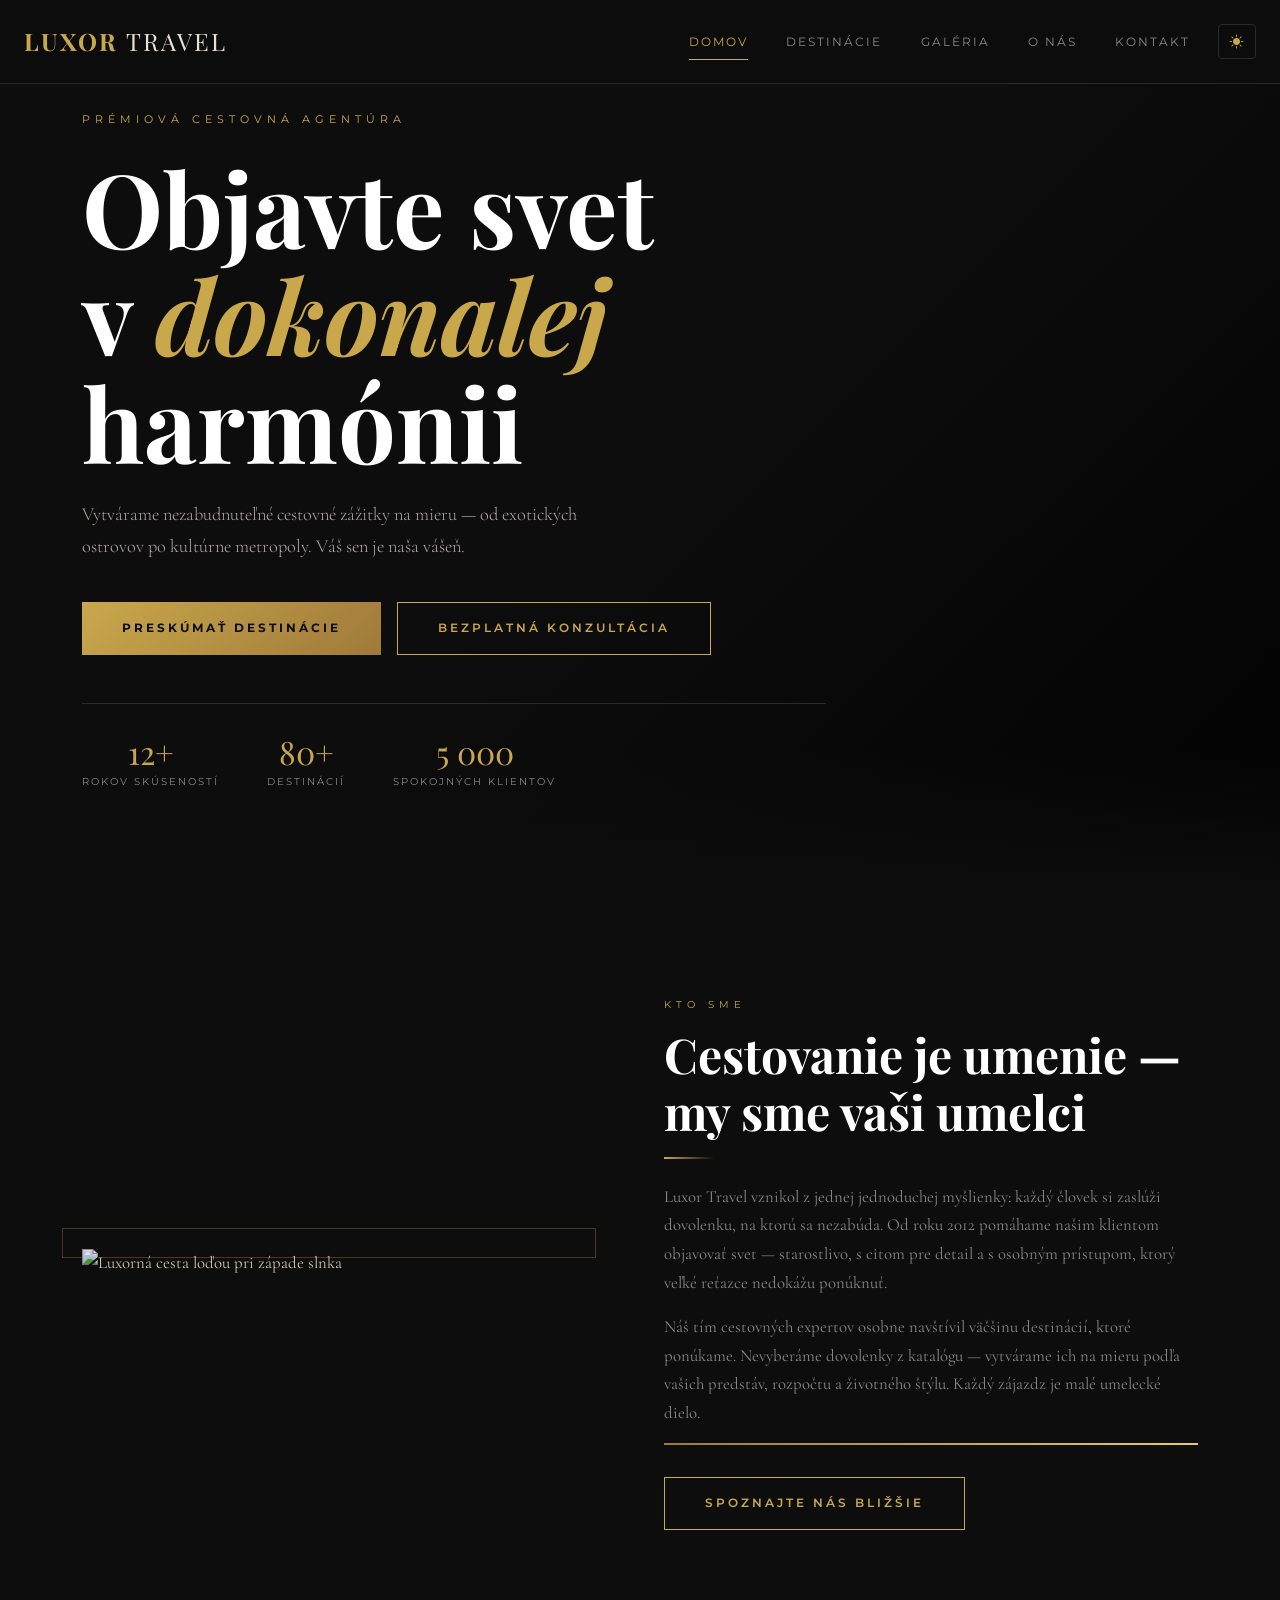
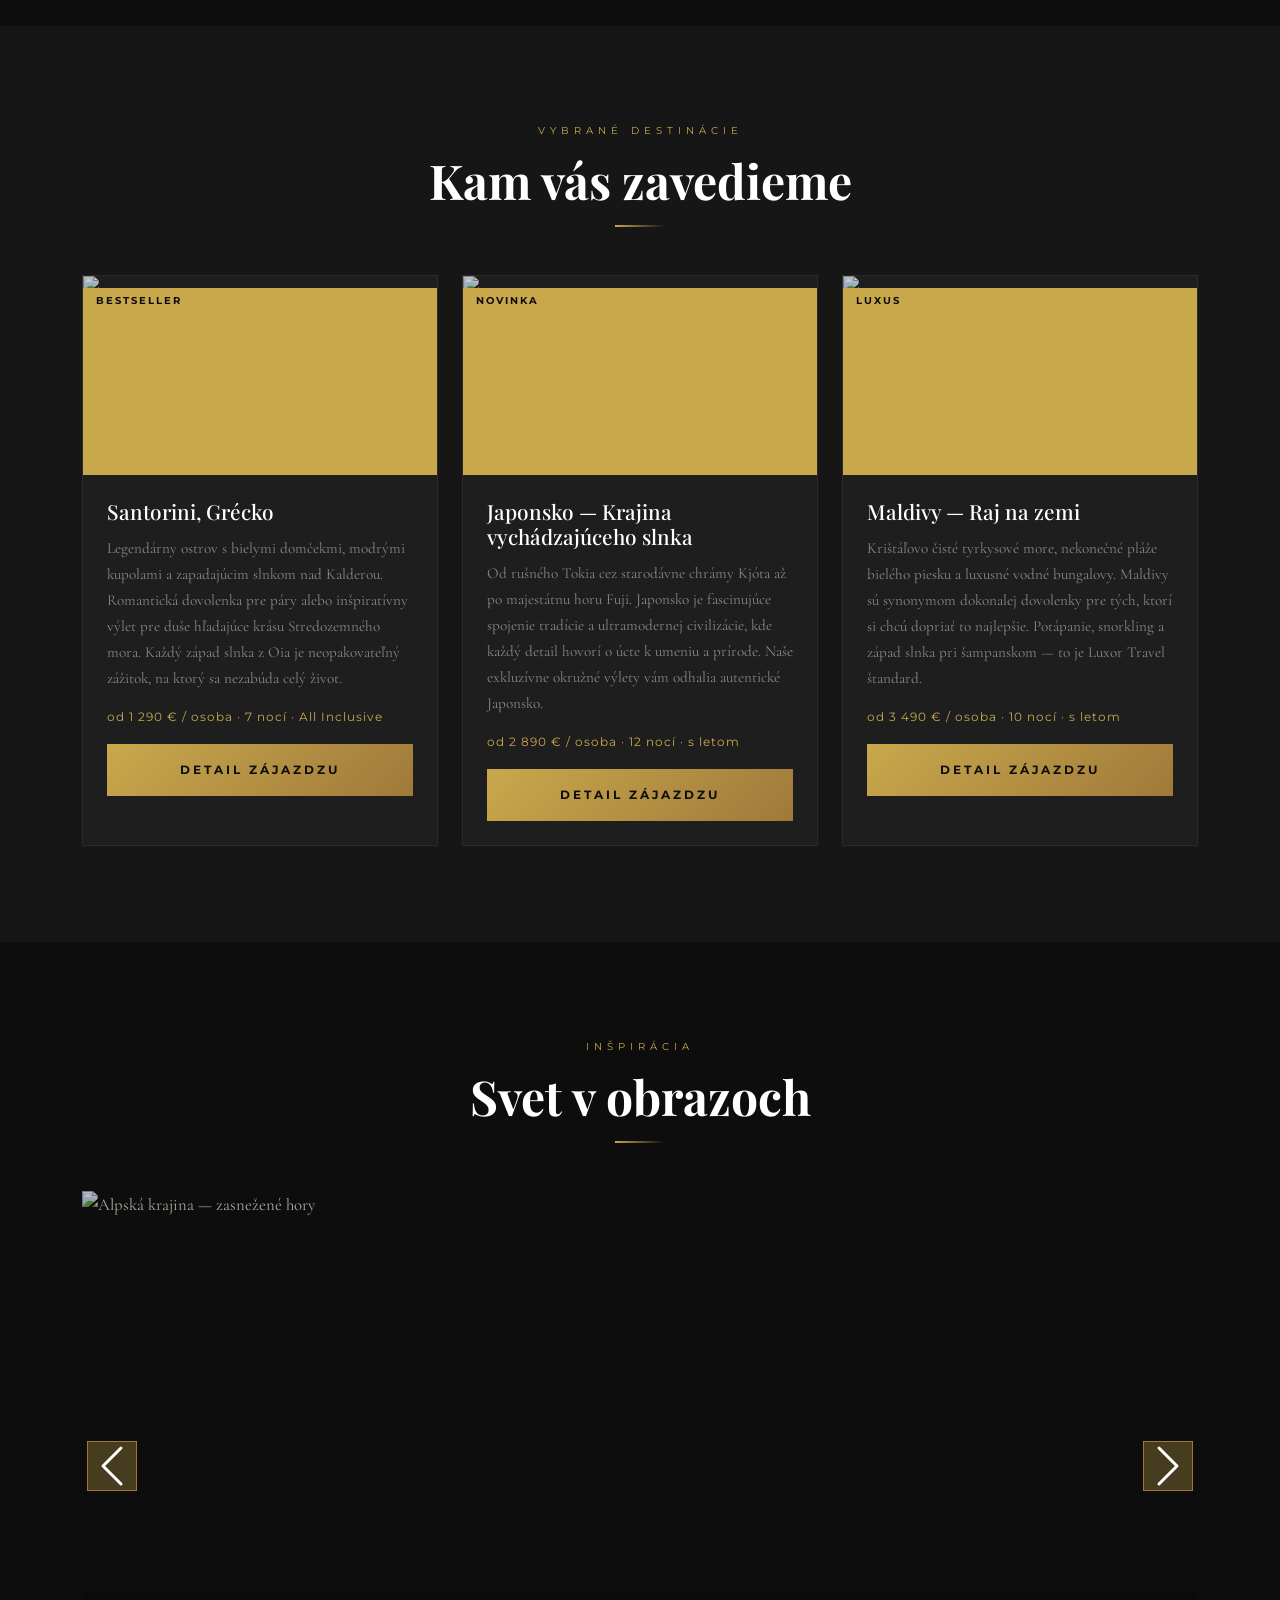
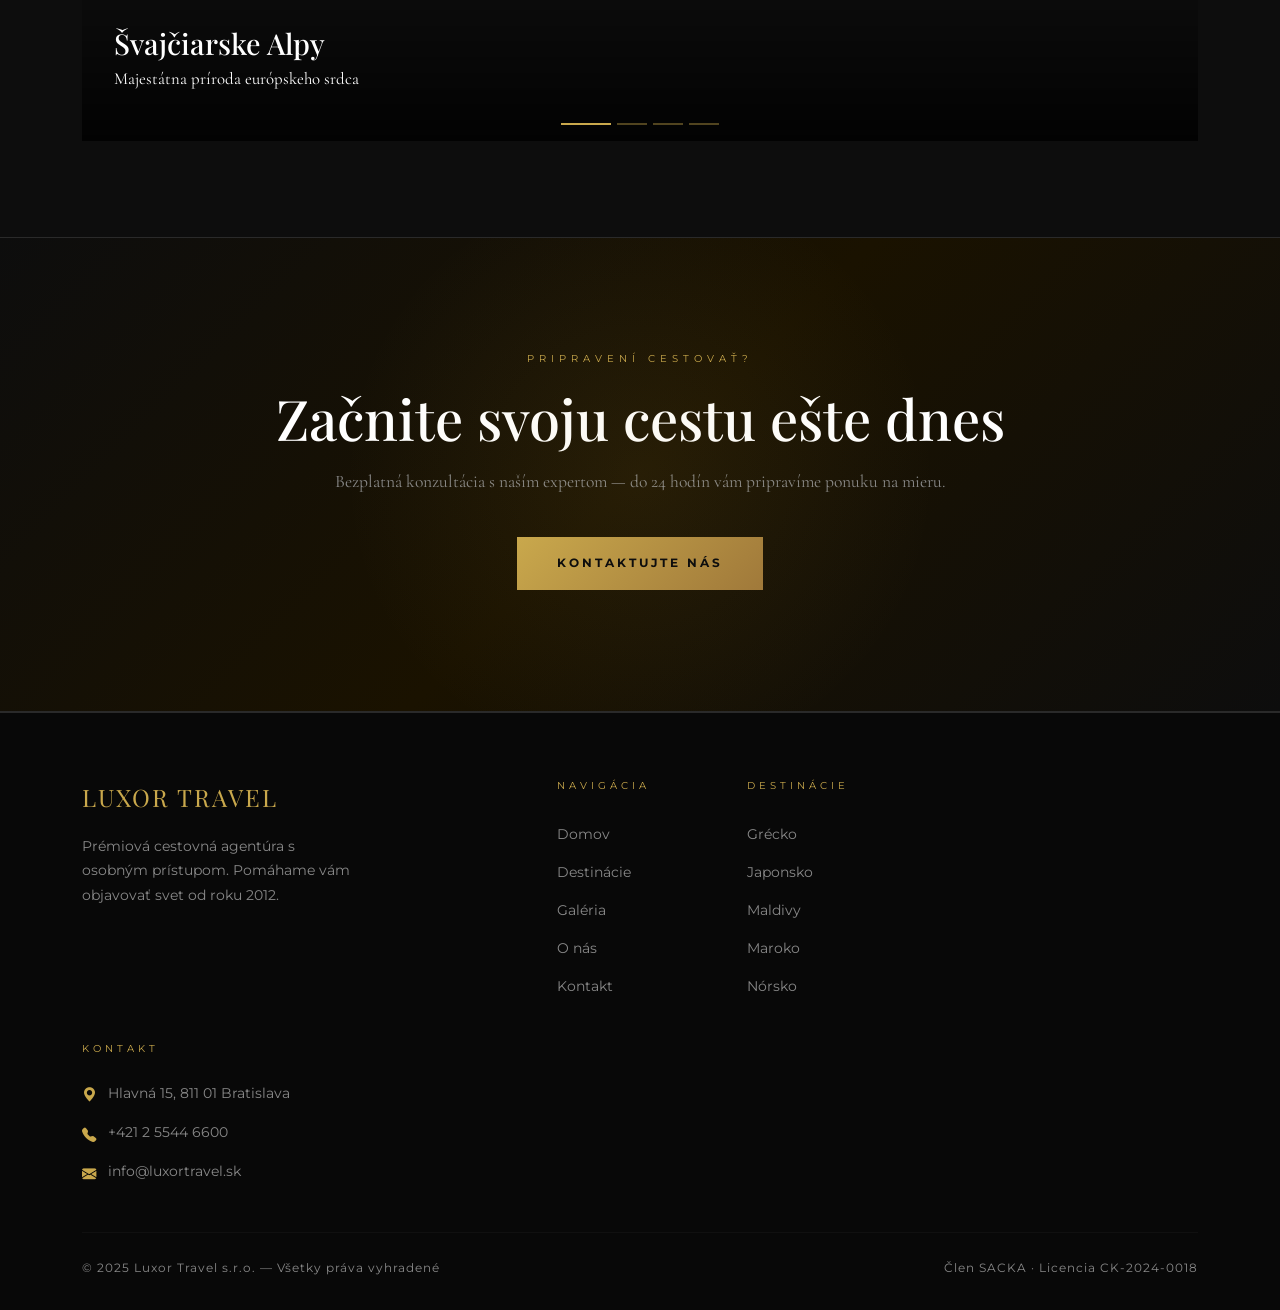
==== commit e6106046: "Update number of satisfied clients from 4800 to 5000 Zmena čisiel v code" ====
--- a/index.html
+++ b/index.html
@@ -96,7 +96,7 @@
               <span class="stat-label">Destinácií</span>
             </div>
             <div class="stat-item">
-              <span class="stat-number">4 800</span>
+              <span class="stat-number">5 000</span>
               <span class="stat-label">Spokojných klientov</span>
             </div>
           </div>
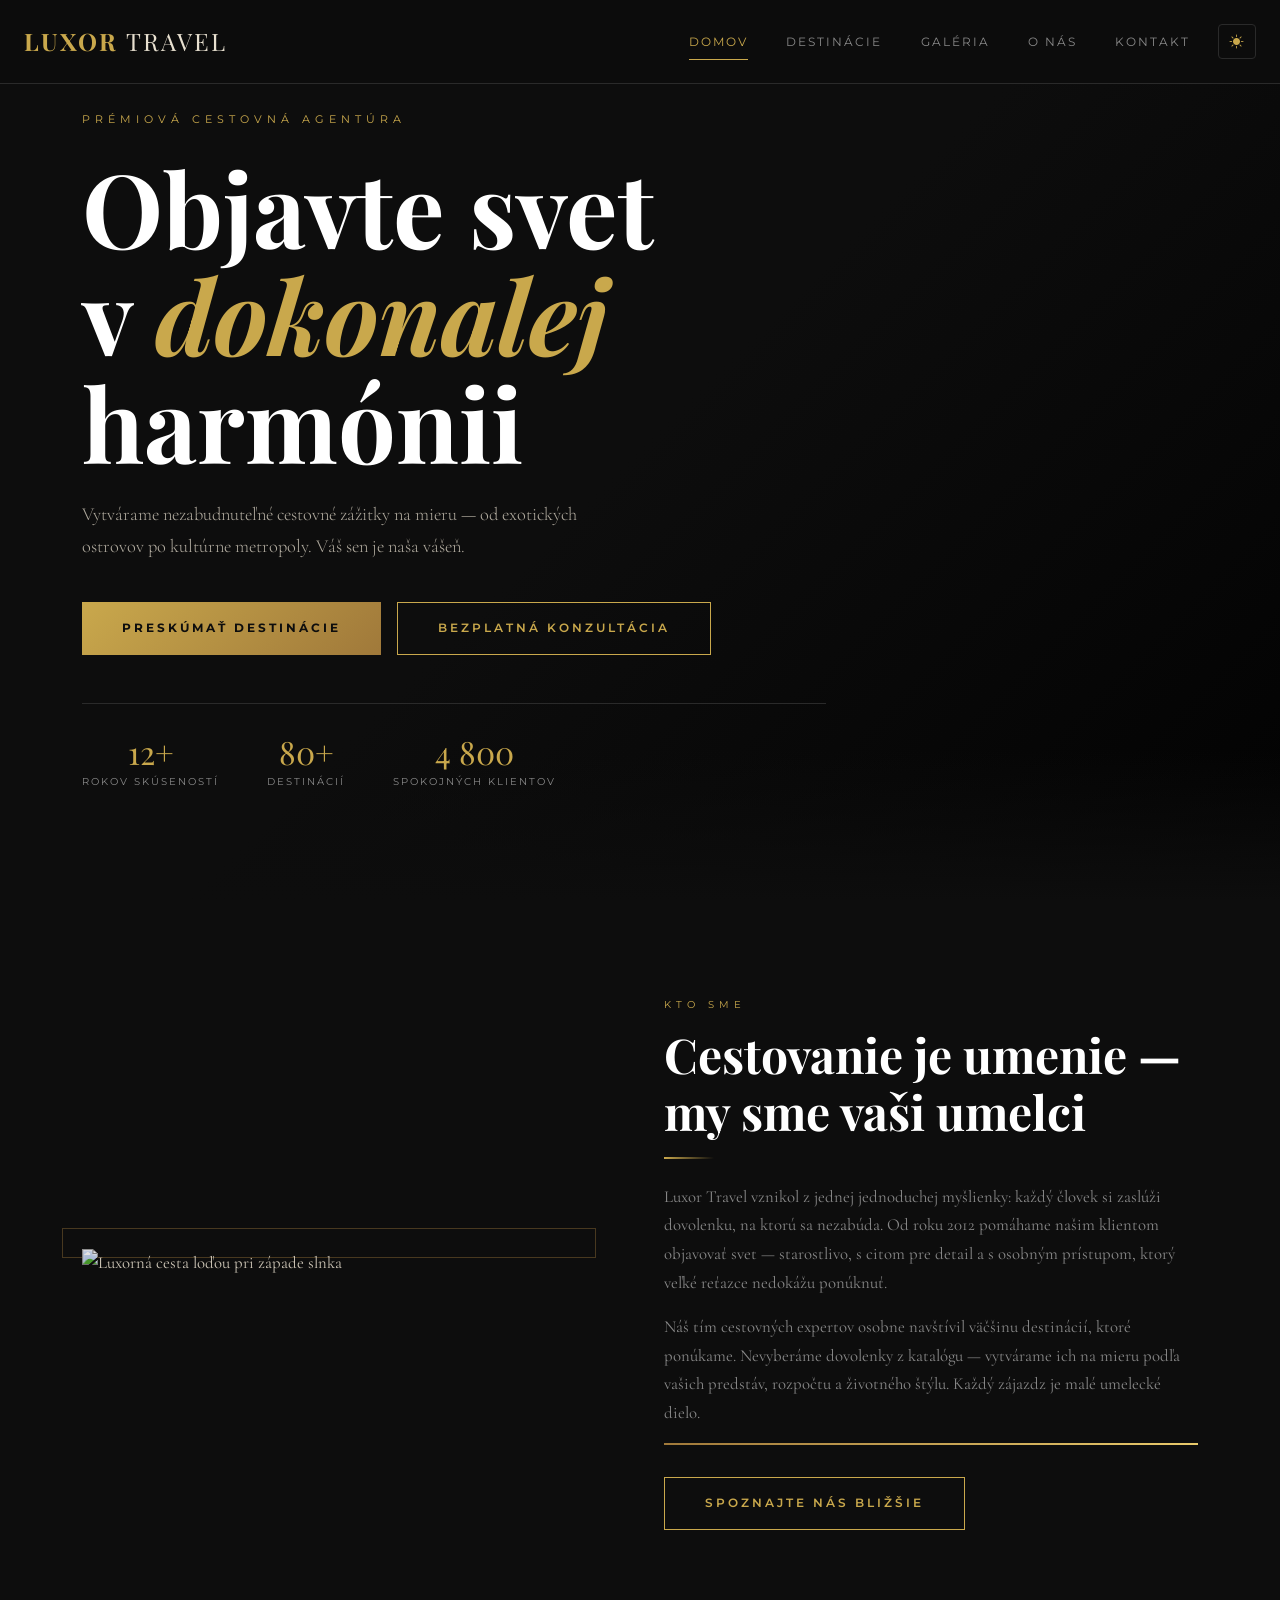
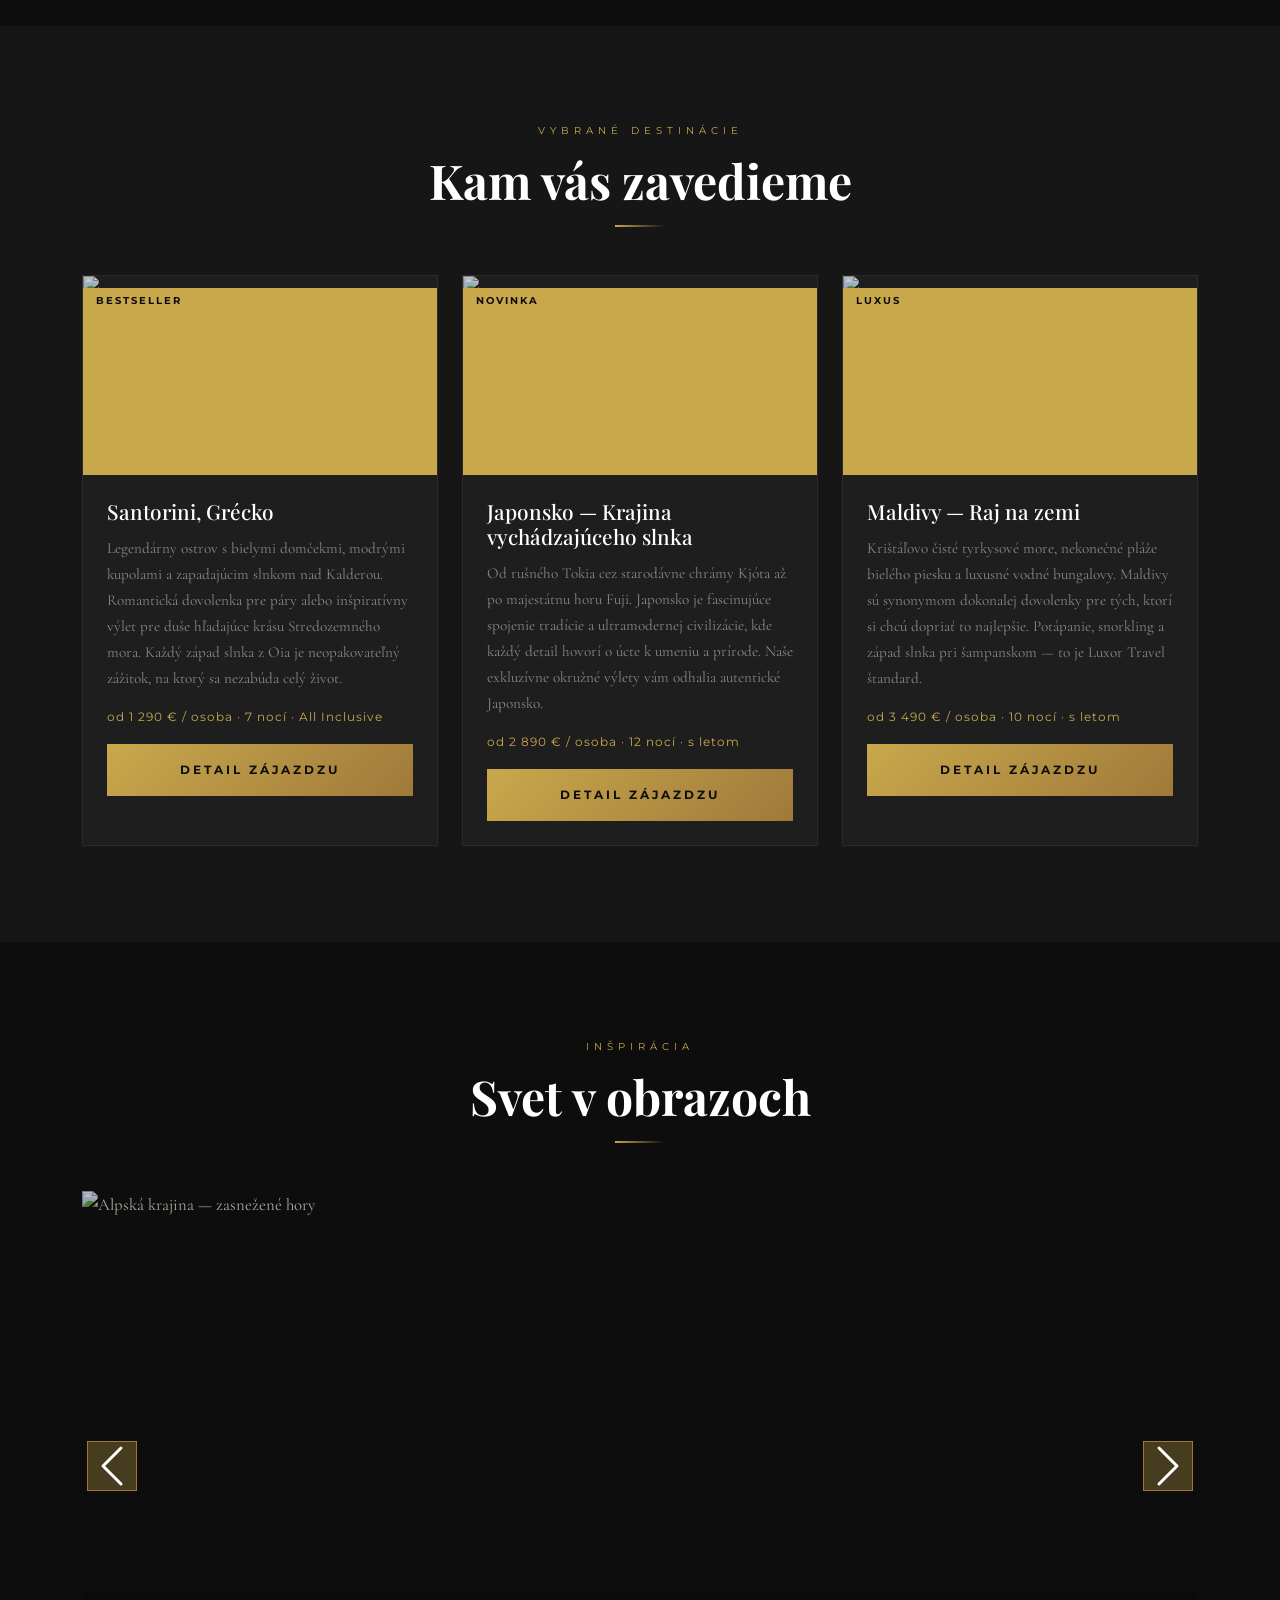
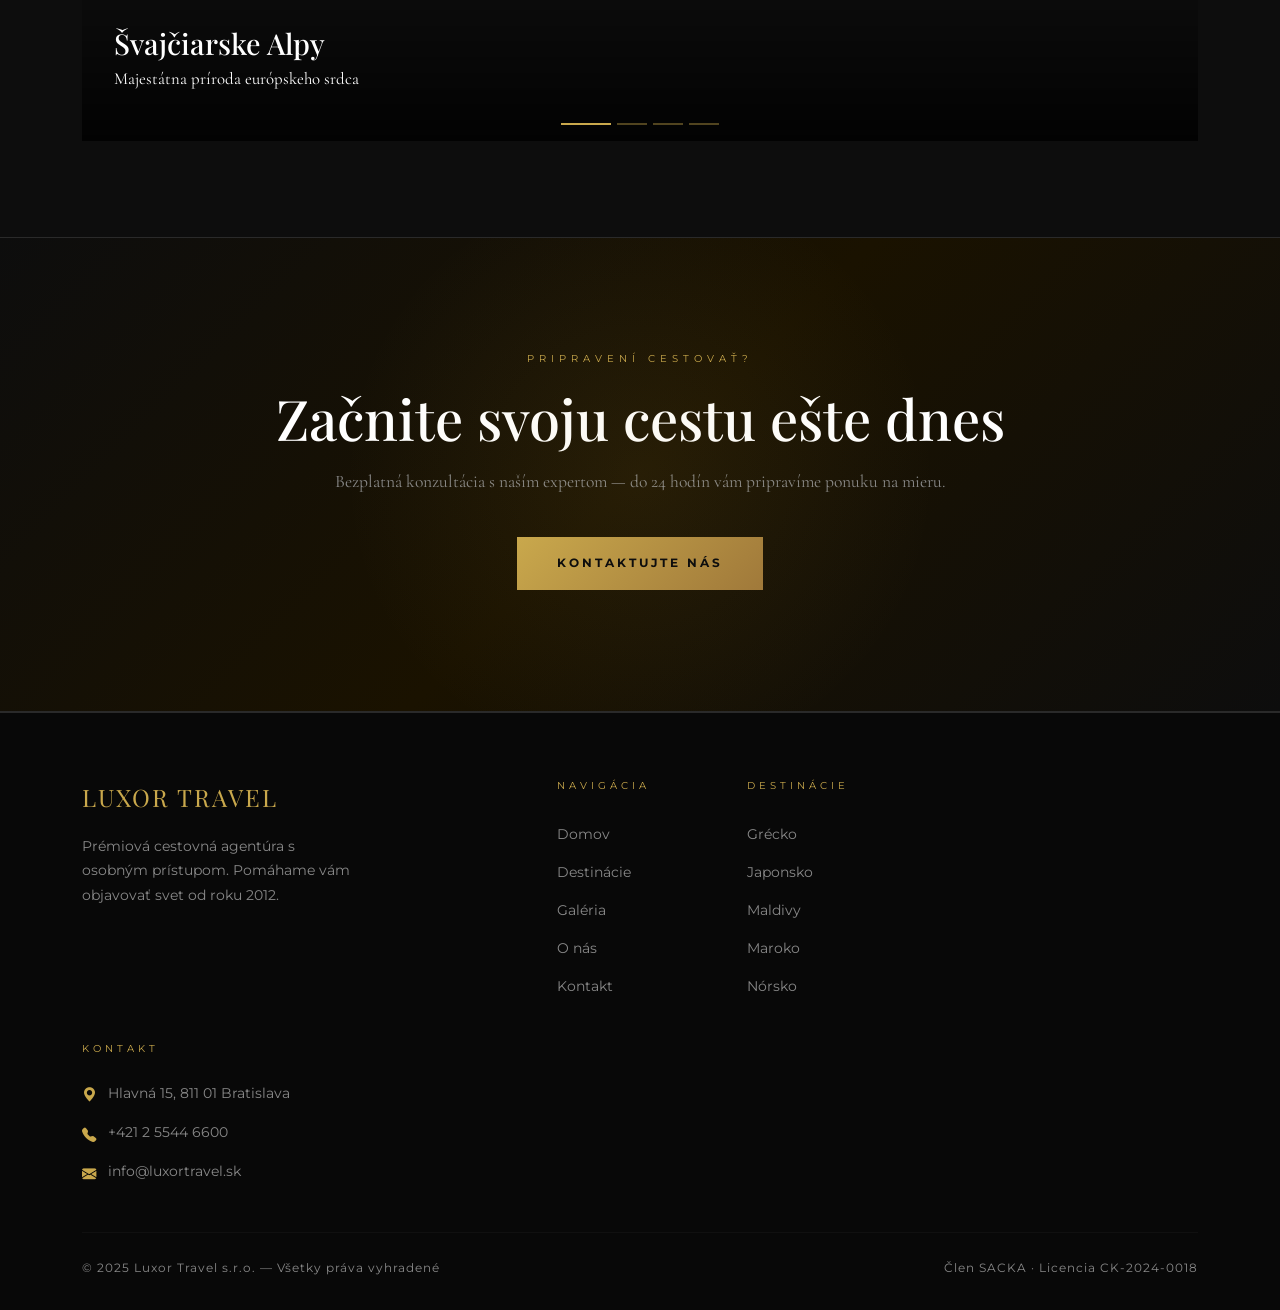
==== commit c5d3bcf0: "Update number of satisfied clients from 5000 to 4800 Return data for better results." ====
--- a/index.html
+++ b/index.html
@@ -96,7 +96,7 @@
               <span class="stat-label">Destinácií</span>
             </div>
             <div class="stat-item">
-              <span class="stat-number">5 000</span>
+              <span class="stat-number">4 800</span>
               <span class="stat-label">Spokojných klientov</span>
             </div>
           </div>
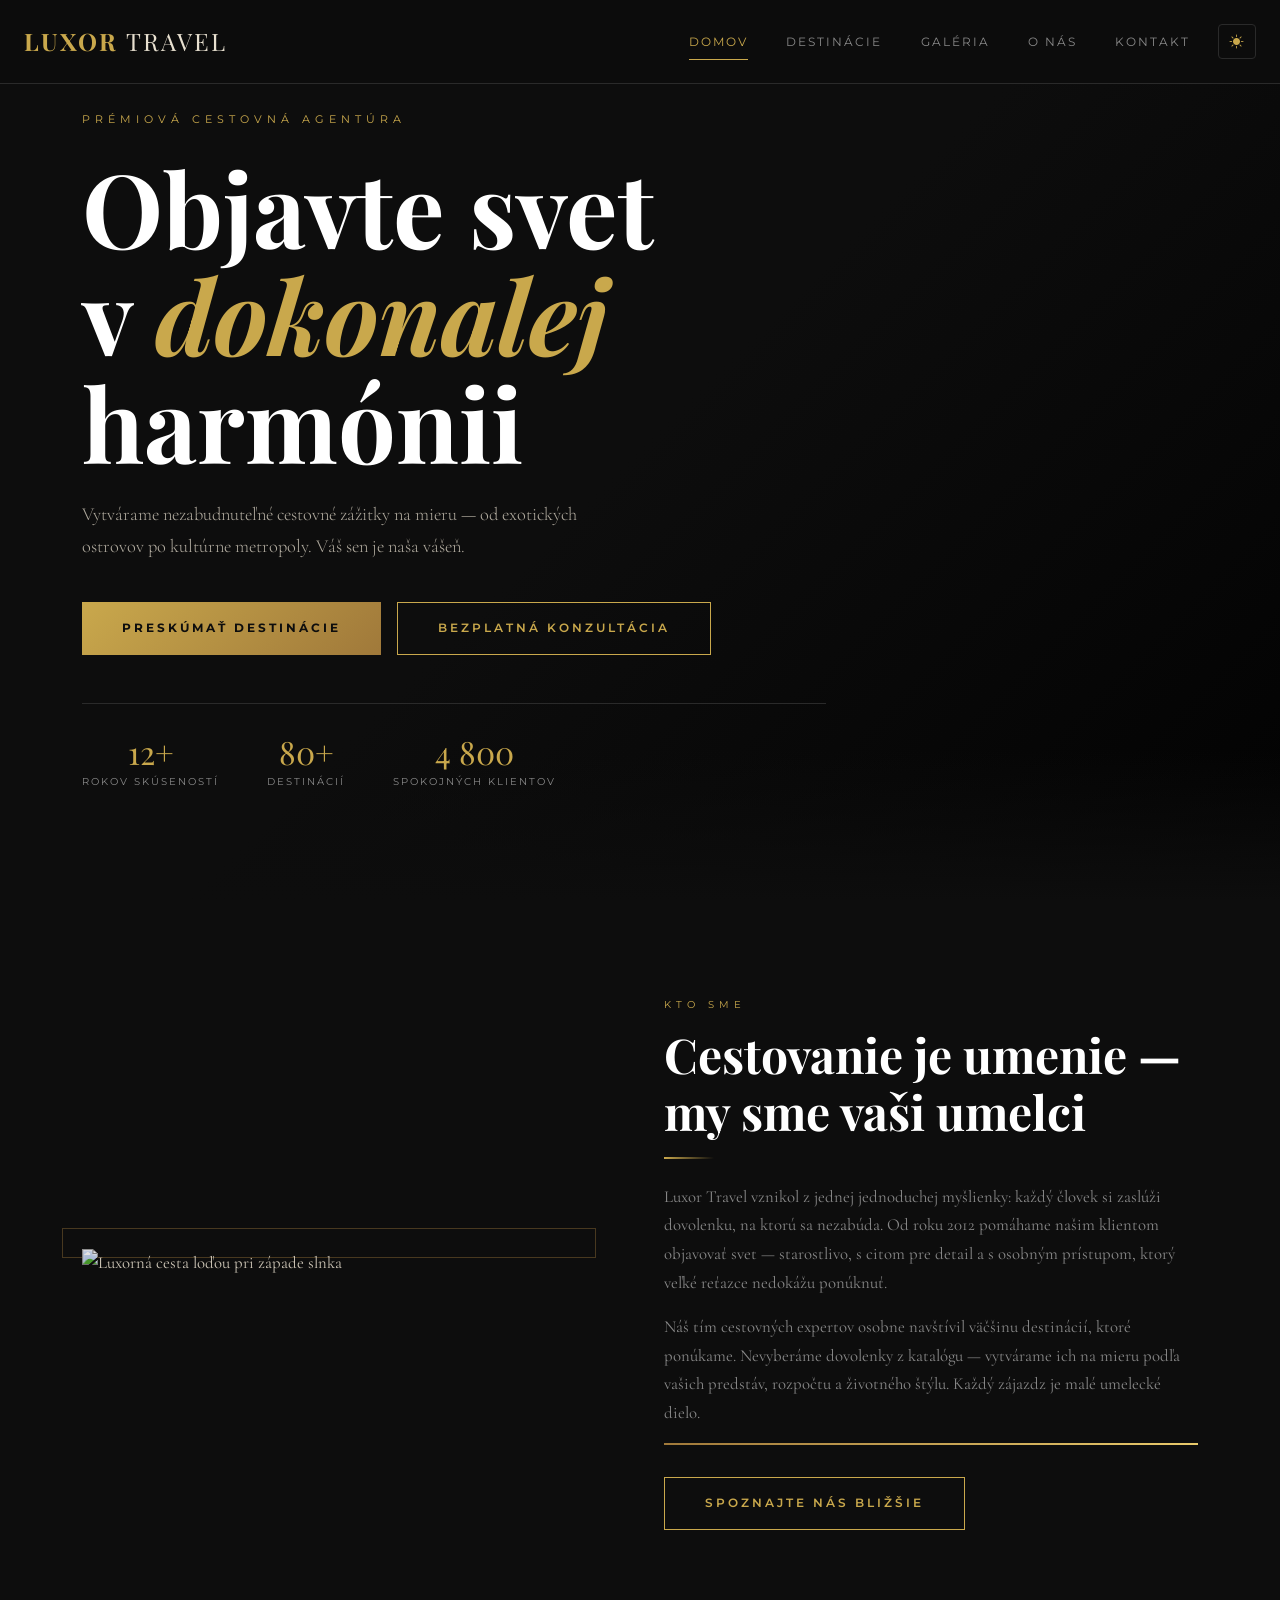
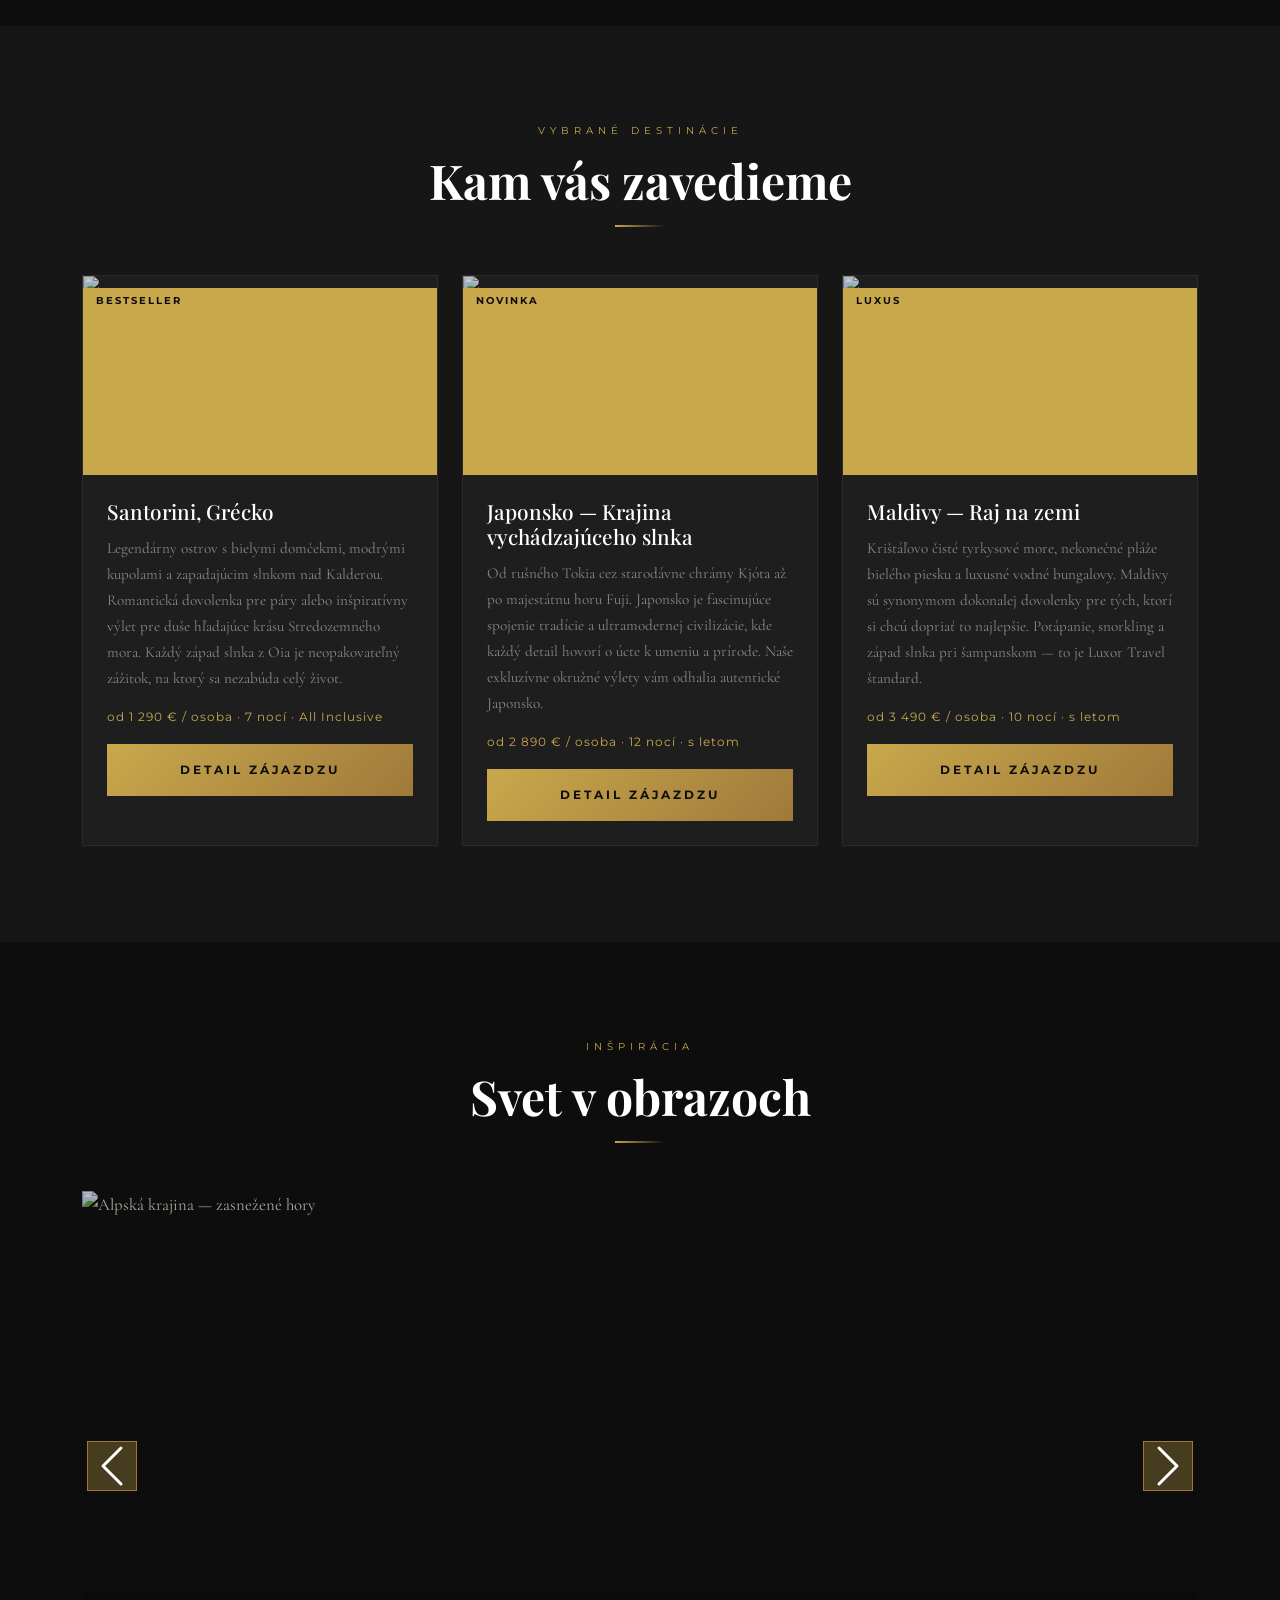
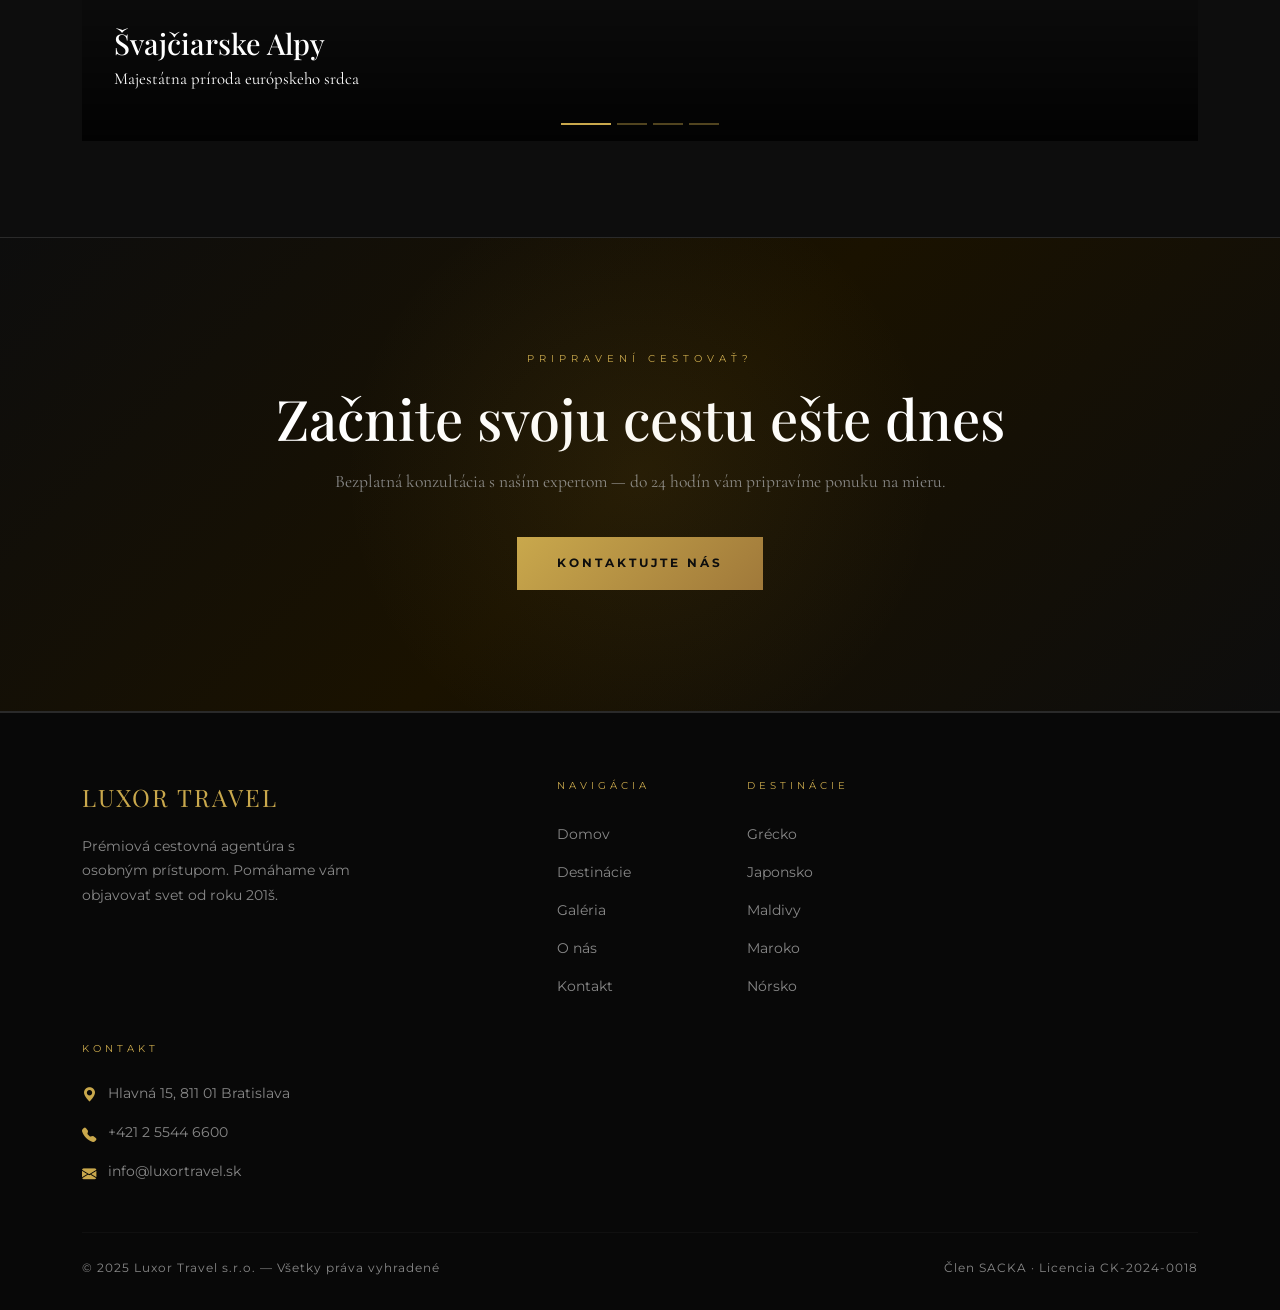
==== commit b1bbf32d: "Fix typo in footer description year Aktualizovaný rok" ====
--- a/index.html
+++ b/index.html
@@ -360,7 +360,7 @@
         <div class="col-12 col-md-4">
           <span class="footer-brand">Luxor Travel</span>
           <p class="footer-desc">
-            Prémiová cestovná agentúra s osobným prístupom. Pomáhame vám objavovať svet od roku 2012.
+            Prémiová cestovná agentúra s osobným prístupom. Pomáhame vám objavovať svet od roku 201š.
           </p>
         </div>
 
